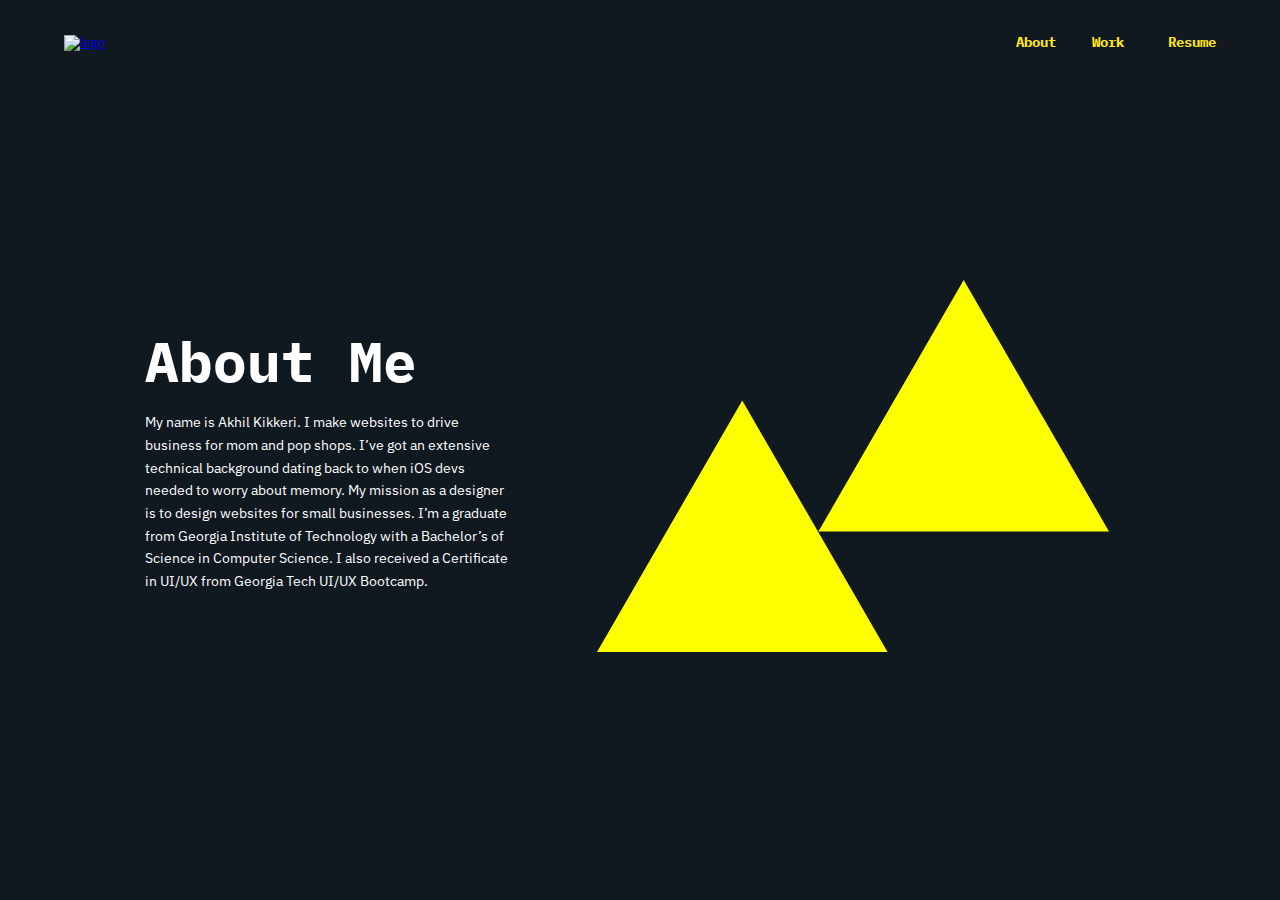
==== about/index.html @ 873f1c33 "Fixed images in About" ====
<!DOCTYPE html>
<html>
    <head>
        <title>About Akhil Kikkeri | UX/UI Design | Software Development</title>
        <link rel="shortcut icon" href="../images/icons/logo.svg" />
        <link rel="stylesheet" type="text/css" href="../css/index.css" />
        <link rel="stylesheet" type="text/css" href="../css/header.css" />
        <link rel="stylesheet" type="text/css" href="../css/about/hero.css" />
        <link rel="preconnect" href="https://fonts.googleapis.com">
        <link rel="preconnect" href="https://fonts.gstatic.com" crossorigin>
        <link href="https://fonts.googleapis.com/css2?family=IBM+Plex+Mono:ital,wght@0,100;0,200;0,300;0,400;0,500;0,600;0,700;1,100;1,200;1,300;1,400;1,500;1,600;1,700&family=IBM+Plex+Sans:ital,wght@0,100;0,200;0,300;0,400;0,500;0,600;0,700;1,100;1,200;1,300;1,400;1,500;1,600;1,700&display=swap" rel="stylesheet">
        <meta name="viewport" content="width=device-width, initial-scale=1.0" />
    </head>
    <body>
        <input class="hamburger-menu-input" type="checkbox" id="hamburger-menu" />
        <header>
            <nav class="hamburger-links">
                <a class="hamburger-link" href="../about/index.html"><h2>About</h2></a>
                <a class="hamburger-link" href="../work/index.html"><h2>Work</h2></a>
                <a class="hamburger-link" href="https://drive.google.com/file/d/1X8VlHQiuj7uBLl9pkx2OAaCrlqNHeOwG/view?usp=sharing"><h2>Resume</h2></a>
            </nav>
            <a class="header-logo" href="../index.html"><img class="img-logo" src="images/icons/logo.svg" alt="logo" /></a>
            <div class="header-links">
                <a class="header-link" href="../about/index.html"><h3>About</h3></a>
                <a class="header-link" href="../work/index.html"><h3>Work</h3></a>
                <a class="header-link" href="https://drive.google.com/file/d/1X8VlHQiuj7uBLl9pkx2OAaCrlqNHeOwG/view?usp=sharing"><h3>Resume</h3></a>
            </div>
            <label class="hamburger-menu" for="hamburger-menu"></label>
        </header>
        <section class="hero">
            <div class="hero-text">
                <h1 class="hero-title">About Me</h1>
                <p class="hero-description">My name is Akhil Kikkeri. I make websites to drive business for mom and pop shops. I’ve got an extensive technical background dating back to when iOS devs needed to worry about memory. My mission as a designer is to design websites for small businesses. I’m a graduate from Georgia Institute of Technology with a Bachelor’s of Science in Computer Science. I also received a Certificate in UI/UX from Georgia Tech UI/UX Bootcamp.</p>
            </div>
            <img class="hero-image" src="../images/icons/logo.svg" />
        </section>
    </body>
</html>
---- css/index.css ----
:root {
    --color-primary: #101820;
    --color-secondary: #FFFFFF;
    --color-accent: #FEE715;
}

html {
    font-size: 14px;
}

body {
    background-color: var(--color-primary);
    overflow: scroll;
    display: flex;
    flex-direction: column;
    align-items: center;
}

h1 {
    font-family: 'IBM Plex Mono', monospace;
    font-weight: 700;
    font-size: 4rem;
}

h2 {
    font-family: 'IBM Plex Sans', sans-serif;
    font-weight: 700;
    font-size: 2rem;
    line-height: 3.24rem;
}

h3 {
    font-family: 'IBM Plex Mono', monospace;
    font-weight: 700;
    font-size: 1rem;
}

h4 {
    font-family: 'IBM Plex Mono', monospace;
    font-weight: 400;
    font-size: 1rem;
}

p {
    font-family: 'IBM Plex Sans', sans-serif;
    font-weight: 400;
    font-size: 1rem;
    line-height: 1.62rem;
}

.belowthefold {
    padding: 4rem 0;
    background-color: var(--color-primary);
    display: flex;
    flex-direction: column;
    align-items: center;
    width: 100vw;
}

.belowthefold-container {
    display: flex;
    flex-direction: column;
    max-width: 100rem;
}

/* Tablet View */
@media only screen and (max-width: 1100px) {
    .regular {
        flex-direction: column;
    }
    .reverse {
        flex-direction: column-reverse;
    }
}

/* Mobile View */
@media only screen and (max-width: 600px) {
    .regular {
        flex-direction: column;
    }
    .reverse {
        flex-direction: column-reverse;
    }
}
---- css/header.css ----
:root {
    --color-primary: #101820;
    --color-secondary: #FFFFFF;
    --color-accent: #FEE715;
}

header {
    width: 90vw;
    max-width: 100rem;
    height: 5rem;
    display: flex;
    flex-direction: row;
    justify-content: space-between;
    align-items: center;
}

.img-logo {
    height: auto;
    width: 4rem;
}

.header-links {
    display: grid;
    grid-column-gap: 2rem;
    grid-template-columns: 1fr 1fr 1fr;
}

.header-link {
    font-family: 'IBM Plex Sans', sans-serif;
    font-weight: 700;
    font-size: 2rem;
    line-height: 3.24rem;
    text-decoration: none;
    color: var(--color-accent);
}

.hamburger-link {
    text-decoration: none;
    color: var(--color-primary);
}

.hamburger-menu {
    display: none;
}

.hamburger-menu-input {
    display: none;
}

.hamburger-links {
    display: none;
}

#day-night-toggle {
    display: block;
    background: var(--color-accent);
    height: 2rem;
    width: 2rem;
    mask-image: url(../images/icons/pngs/sun.png);
    mask-repeat: no-repeat;
    mask-position: center;
    mask-size: contain;
    -webkit-mask-image: url(../images/icons/pngs/sun.png);
    -webkit-mask-repeat: no-repeat;
    -webkit-mask-position: center;
    -webkit-mask-size: contain;
}

@keyframes mobileheader {
    0% {
        right: -100vw;
    }
    100% {
        right: 4rem;
    }
}

@media only screen and (max-width: 600px) {
    header {
        padding: 0 2rem;
    }
    .hamburger-menu {
        display: block;
        background: var(--color-accent);
        height: 3rem;
        width: 3rem;
        mask-image: url(../images/icons/Hamburger_icon.svg);
        mask-repeat: no-repeat;
        mask-position: center;
        mask-size: contain;
        -webkit-mask-image: url(../images/icons/Hamburger_icon.svg);
        -webkit-mask-repeat: no-repeat;
        -webkit-mask-position: center;
        -webkit-mask-size: contain;
    }
    .header-links {
        display: none;
    }
    .hamburger-menu-input:checked + header .hamburger-links + .header-logo + .header-links + .hamburger-menu {
        mask-image: url(../images/icons/x.svg);
        -webkit-mask-image: url(../images/icons/x.svg);
        mask-size: contain;
        -webkit-mask-size: contain;
    }
    .hamburger-menu-input:checked + header .hamburger-links {
        display: flex;
        flex-direction: column;
        position: fixed;
        align-items: center;
        right: 4rem;
        top: 10rem;
        height: auto;
        width: calc(100vw - 8rem);
        background-color: var(--color-secondary);
        animation: mobileheader 0.2s;
    }
    .hamburger-menu-input:checked + header .hamburger-links + .header-logo {
        opacity: 0;
    }
    .hamburger-menu-input:checked + header + .hero, .hamburger-menu-input:checked + header + .hero + .belowthefold, .hamburger-menu-input:checked + header + .hero + .belowthefold + footer {
        display: none;
    }
}
---- css/about/hero.css ----
:root {
    --color-primary: #101820;
    --color-secondary: #FFFFFF;
    --color-accent: #FEE715;
}

.hero {
    display: grid;
    grid-template-columns: 2fr 3fr;
    grid-template-rows: 1fr;
    grid-template-areas: "aboutme aboutpic";
    align-items: center;
    justify-items: center;
    grid-gap: 2rem;
    max-width: 100rem;
    width: 80vw;
    height: 80vh;
    margin: 2rem auto;
}

.hero-text {
    grid-area: aboutme;
    display: grid;
    grid-template-columns: 1fr;
    grid-template-rows: auto auto;
    max-width: 26rem;
}

.hero-title {
    color: var(--color-secondary);
    margin: 0rem;
}

.hero-description {
    color: var(--color-secondary);
}

.hero-image {
    grid-area: aboutpic;
    height: auto;
    width: 40vw;
    max-width: 60rem;
}

@media only screen and (max-width: 1100px) {
    .hero {
        grid-template-columns: 1fr;
        grid-template-rows: 1fr 1fr;
        grid-template-areas: 
                             "aboutpic"
                             "aboutme"
    }
    .hero-image {
        width: 80vw;
        max-width: 30rem;
    }
}
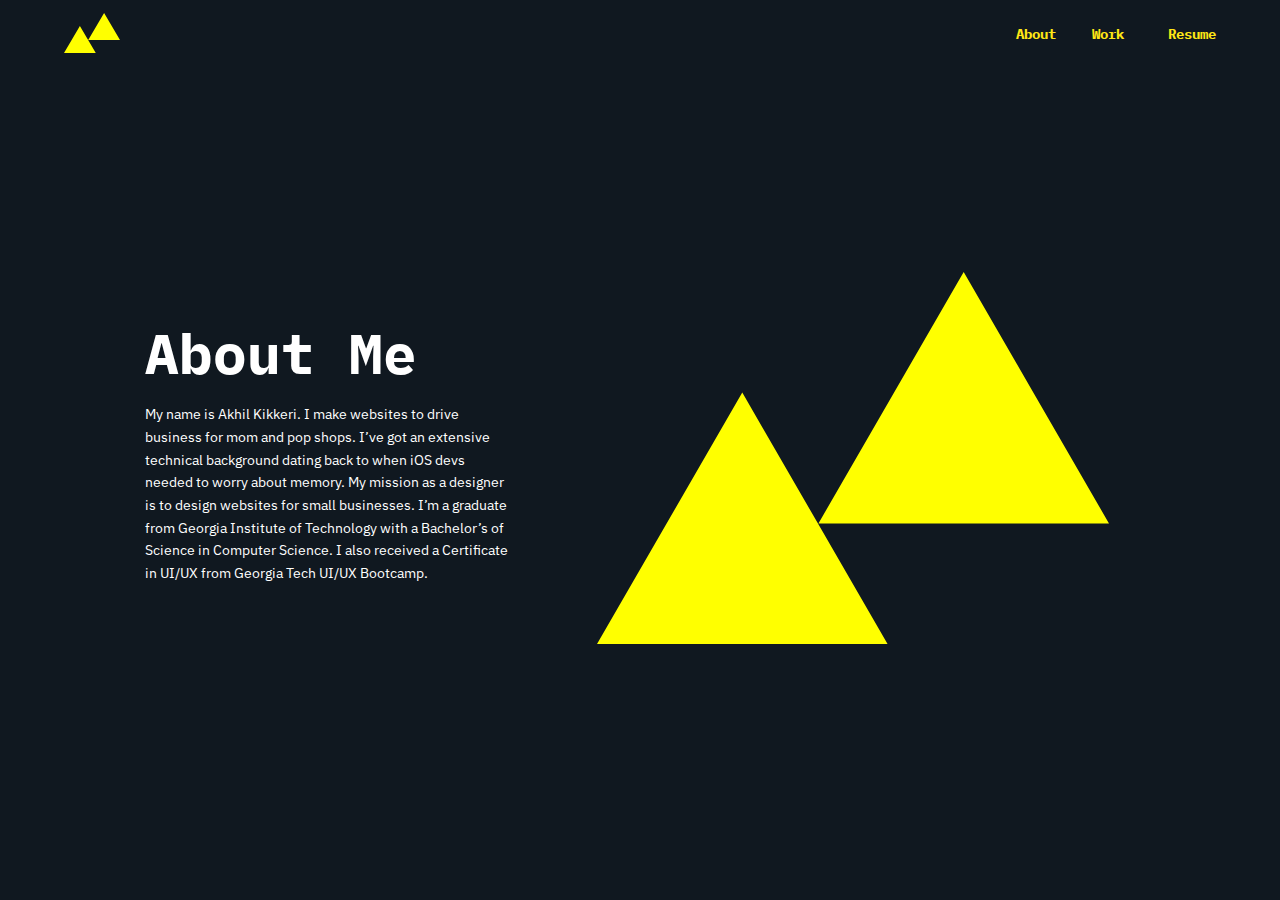
==== commit 0a21f14a: "Fixed formatting" ====
--- a/about/index.html
+++ b/about/index.html
@@ -19,7 +19,7 @@
                 <a class="hamburger-link" href="../work/index.html"><h2>Work</h2></a>
                 <a class="hamburger-link" href="https://drive.google.com/file/d/1X8VlHQiuj7uBLl9pkx2OAaCrlqNHeOwG/view?usp=sharing"><h2>Resume</h2></a>
             </nav>
-            <a class="header-logo" href="../index.html"><img class="img-logo" src="images/icons/logo.svg" alt="logo" /></a>
+            <a class="header-logo" href="../index.html"><img class="img-logo" src="../images/icons/logo.svg" alt="logo" /></a>
             <div class="header-links">
                 <a class="header-link" href="../about/index.html"><h3>About</h3></a>
                 <a class="header-link" href="../work/index.html"><h3>Work</h3></a>
--- a/css/index.css
+++ b/css/index.css
@@ -2,6 +2,7 @@
     --color-primary: #101820;
     --color-secondary: #FFFFFF;
     --color-accent: #FEE715;
+    --color-accent-2: #004ca0;
 }
 
 html {
@@ -14,6 +15,9 @@
     display: flex;
     flex-direction: column;
     align-items: center;
+    margin: 0;
+    width: 100vw;
+    overflow-x: hidden;
 }
 
 h1 {
--- a/css/header.css
+++ b/css/header.css
@@ -35,6 +35,10 @@
     color: var(--color-accent);
 }
 
+.header-link:hover {
+    color: var(--color-secondary);
+}
+
 .hamburger-link {
     text-decoration: none;
     color: var(--color-primary);
@@ -53,7 +57,7 @@
 }
 
 #day-night-toggle {
-    display: block;
+    display: none;
     background: var(--color-accent);
     height: 2rem;
     width: 2rem;
@@ -97,7 +101,7 @@
     .header-links {
         display: none;
     }
-    .hamburger-menu-input:checked + header .hamburger-links + .header-logo + .header-links + .hamburger-menu {
+    .hamburger-menu-input:checked + header .hamburger-links + .header-logo + #day-night-toggle + .header-links + .hamburger-menu {
         mask-image: url(../images/icons/x.svg);
         -webkit-mask-image: url(../images/icons/x.svg);
         mask-size: contain;
@@ -115,10 +119,10 @@
         background-color: var(--color-secondary);
         animation: mobileheader 0.2s;
     }
-    .hamburger-menu-input:checked + header .hamburger-links + .header-logo {
+    .hamburger-menu-input:checked + header .hamburger-links + .header-logo, .hamburger-menu-input:checked + header .hamburger-links + .header-logo + #day-night-toggle {
         opacity: 0;
     }
-    .hamburger-menu-input:checked + header + .hero, .hamburger-menu-input:checked + header + .hero + .belowthefold, .hamburger-menu-input:checked + header + .hero + .belowthefold + footer {
+    .hamburger-menu-input:checked + header + .hero-background-image, .hamburger-menu-input:checked + header + .hero-background-image + .hero-background-gradient, .hamburger-menu-input:checked + header + .hero-background-image + .hero-background-gradient + .hero, .hamburger-menu-input:checked + header + .hero-background-image + .hero-background-gradient + .hero + .belowthefold, .hamburger-menu-input:checked + header + .hero-background-image + .hero-background-gradient + .hero + .belowthefold + footer {
         display: none;
     }
 }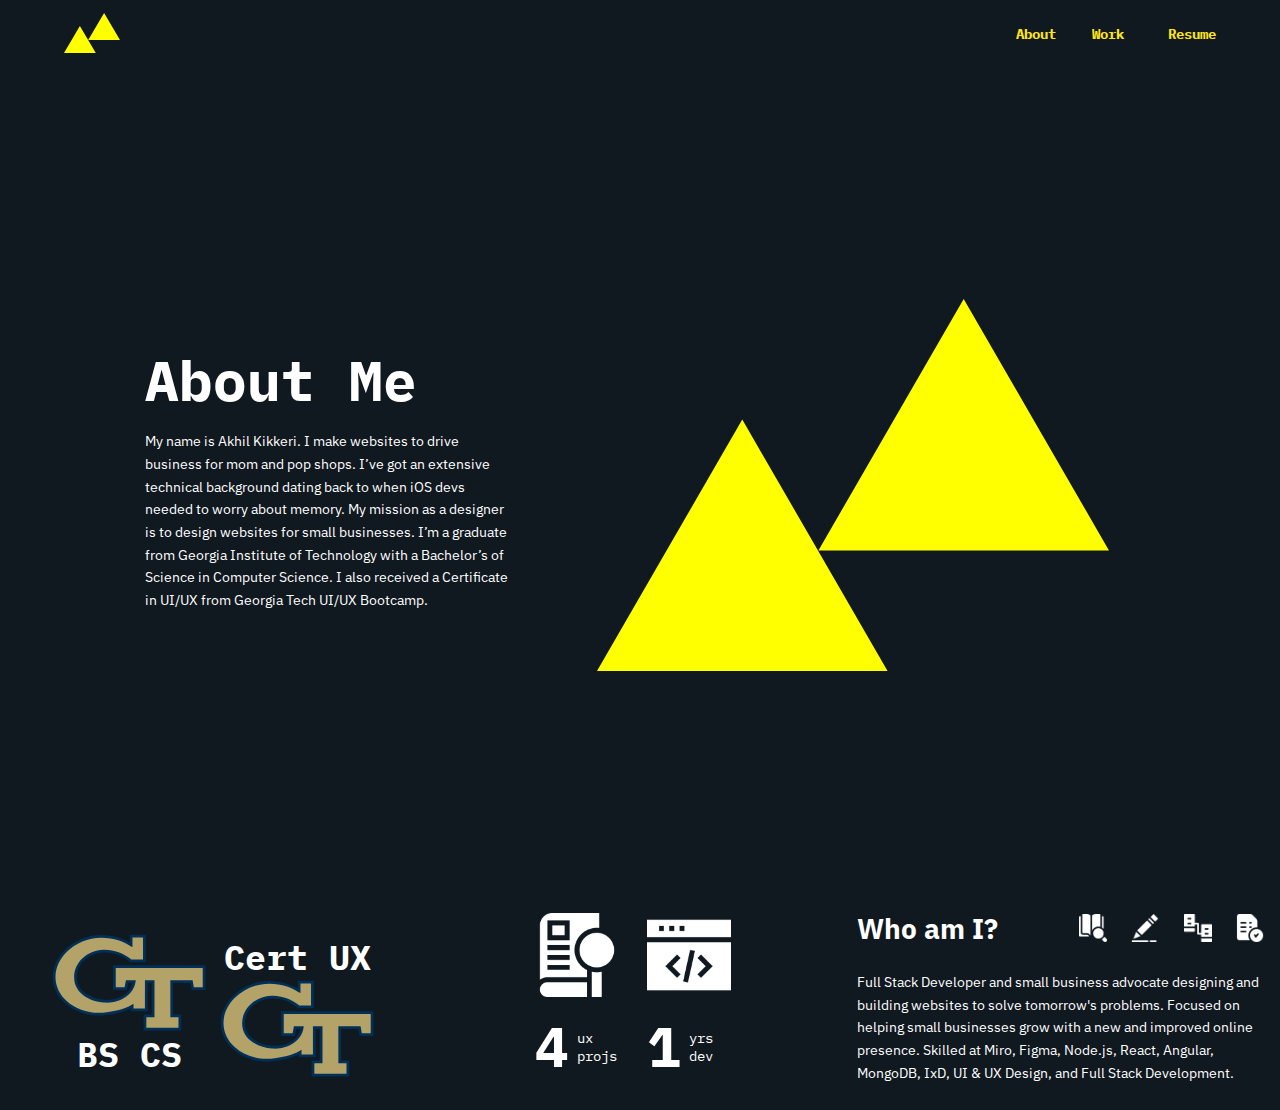
==== commit e8c01438: "Reformatted portfolio big time" ====
--- a/about/index.html
+++ b/about/index.html
@@ -6,6 +6,10 @@
         <link rel="stylesheet" type="text/css" href="../css/index.css" />
         <link rel="stylesheet" type="text/css" href="../css/header.css" />
         <link rel="stylesheet" type="text/css" href="../css/about/hero.css" />
+        <link rel="stylesheet" type="text/css" href="../css/about/belowthefold.css" />
+        <link rel="stylesheet" type="text/css" href="../css/about/experience.css" />
+        <link rel="stylesheet" type="text/css" href="../css/about/creds.css" />
+        <link rel="stylesheet" type="text/css" href="../css/about/whoami.css" />
         <link rel="preconnect" href="https://fonts.googleapis.com">
         <link rel="preconnect" href="https://fonts.gstatic.com" crossorigin>
         <link href="https://fonts.googleapis.com/css2?family=IBM+Plex+Mono:ital,wght@0,100;0,200;0,300;0,400;0,500;0,600;0,700;1,100;1,200;1,300;1,400;1,500;1,600;1,700&family=IBM+Plex+Sans:ital,wght@0,100;0,200;0,300;0,400;0,500;0,600;0,700;1,100;1,200;1,300;1,400;1,500;1,600;1,700&display=swap" rel="stylesheet">
@@ -34,5 +38,41 @@
             </div>
             <img class="hero-image" src="../images/icons/logo.svg" />
         </section>
+        <section class="about-btf">
+            <div class="about-btf-container">
+                <div class="creds">
+                    <div class="degree">
+                        <img class="gt-logo" src="../images/icons/Georgia_Tech_Yellow_Jackets_logo.svg" />
+                        <span class="degree-description">BS CS</span>
+                    </div>
+                    <div class="certificate">
+                        <span class="certificate-description">Cert UX</span>
+                        <img class="gt-logo" src="../images/icons/Georgia_Tech_Yellow_Jackets_logo.svg" />
+                    </div>
+                </div>
+                <div class="experience">
+                    <div class="exp-div" id="casestudies">
+                        <img class="exp-img" src="../images/icons/pngs/case-study.png" alt="Case Studies" />
+                        <h1 class="exp-num">4</h1>
+                        <h4 class="exp-desc">ux <br /> projs</h4>
+                    </div>
+                    <div class="exp-div" id="programming">
+                        <img class="exp-img" src="../images/icons/pngs/programming.png" alt="Programming" />
+                        <h1 class="exp-num">1</h1>
+                        <h4 class="exp-desc">yrs <br /> dev</h4>
+                    </div>
+                </div>
+                <div class="whoami">
+                    <h2 class="whoami-title">Who am I?</h2>
+                    <p class="whoami-desc">Full Stack Developer and small business advocate designing and building websites to solve tomorrow's problems. Focused on helping small businesses grow with a new and improved online presence. Skilled at Miro, Figma, Node.js, React, Angular, MongoDB, IxD, UI & UX Design, and Full Stack Development. </p>
+                    <div class="skills-icons">
+                        <img class="skill-icon" src="../images/icons/pngs/research.png" />
+                        <img class="skill-icon" src="../images/icons/pngs/pencil.png" />
+                        <img class="skill-icon" src="../images/icons/pngs/prototyping.png" />
+                        <img class="skill-icon" src="../images/icons/pngs/test.png" />
+                    </div>
+                </div>
+            </div>
+        </section>
     </body>
 </html>--- a/css/header.css
+++ b/css/header.css
@@ -11,8 +11,18 @@
     height: 5rem;
     display: flex;
     flex-direction: row;
+    align-items: center;
     justify-content: space-between;
-    align-items: center;
+}
+
+.header-back {
+    display: none;
+    height: 5rem;
+    width: 100vw;
+    background-color: var(--color-primary);
+    opacity: 0.3;
+    z-index: -1;
+    position: absolute;
 }
 
 .img-logo {
@@ -58,17 +68,13 @@
 
 #day-night-toggle {
     display: none;
-    background: var(--color-accent);
-    height: 2rem;
-    width: 2rem;
-    mask-image: url(../images/icons/pngs/sun.png);
-    mask-repeat: no-repeat;
-    mask-position: center;
-    mask-size: contain;
-    -webkit-mask-image: url(../images/icons/pngs/sun.png);
-    -webkit-mask-repeat: no-repeat;
-    -webkit-mask-position: center;
-    -webkit-mask-size: contain;
+    align-self: center;
+    height: 4rem;
+    width: 8rem;
+    background-image: url(../images/icons/daynight/night-toggle.svg);
+    background-repeat: no-repeat;
+    background-position: center;
+    background-size: contain;
 }
 
 @keyframes mobileheader {
--- a/css/about/hero.css
+++ b/css/about/hero.css
@@ -14,8 +14,7 @@
     grid-gap: 2rem;
     max-width: 100rem;
     width: 80vw;
-    height: 80vh;
-    margin: 2rem auto;
+    height: calc(100vh - 5rem);
 }
 
 .hero-text {
--- a/css/about/belowthefold.css
+++ b/css/about/belowthefold.css
@@ -0,0 +1,14 @@
+
+.about-btf {
+    width: 100vw;
+}
+
+.about-btf-container {
+    max-width: 100rem;
+    margin: 0 auto;
+    display: grid;
+    grid-template-columns: 1fr 1fr 1fr;
+    grid-template-rows: 15rem;
+    grid-template-areas: "creds experience whoami";
+    justify-items: center;
+}--- a/css/about/experience.css
+++ b/css/about/experience.css
@@ -0,0 +1,42 @@
+
+.experience {
+    grid-area: experience;
+    display: grid;
+    grid-gap: 1rem;
+    grid-template-columns: 1fr 1fr;
+    grid-template-areas: "casestudies programming";
+}
+
+#casestudies {
+    grid-area: casestudies;
+}
+
+#programming {
+    grid-area: programming;
+}
+
+.exp-div {
+    display: grid;
+    grid-template-rows: auto auto;
+    grid-template-columns: 3rem 4rem;
+    grid-template-areas: "exp-img exp-img"
+                         "exp-num exp-desc";
+}
+
+.exp-img {
+    grid-area: exp-img;
+    width: 6rem;
+    align-self: center;
+    filter: invert(1.0);
+}
+
+.exp-num {
+    grid-area: exp-num;
+    margin: 0;
+    color: var(--color-secondary);
+}
+
+.exp-desc {
+    grid-area: exp-desc;
+    color: var(--color-secondary);
+}
--- a/css/about/creds.css
+++ b/css/about/creds.css
@@ -0,0 +1,44 @@
+
+.creds {
+    grid-area: creds;
+    display: grid;
+    grid-template-columns: 1fr 1fr;
+    grid-template-rows: 1fr;
+    grid-column-gap: 1rem;
+    align-items: center;
+    justify-content: center;
+    max-width: 24rem;
+}
+
+.degree {
+    display: flex;
+    flex-direction: column;
+    align-items: center;
+    justify-content: center;
+    width: auto;
+}
+
+.certificate {
+    display: flex;
+    flex-direction: column;
+    align-items: center;
+    justify-content: center;
+}
+
+.gt-logo {
+    width: 11rem;
+}
+
+.degree-description {
+    color: var(--color-secondary);
+    font-family: 'IBM Plex Mono', monospace;
+    font-weight: 700;
+    font-size: 2.5rem;
+}
+
+.certificate-description {
+    color: var(--color-secondary);
+    font-family: 'IBM Plex Mono', monospace;
+    font-weight: 700;
+    font-size: 2.5rem;
+}
--- a/css/about/whoami.css
+++ b/css/about/whoami.css
@@ -0,0 +1,35 @@
+
+.whoami {
+    max-width: 30rem;
+    grid-area: whoami;
+    color: var(--color-secondary);
+    display: grid;
+    grid-template-rows: auto auto;
+    grid-template-columns: 1fr 1fr;
+    grid-template-areas: "wai-title wai-icons"
+                         "wai-description wai-description";
+}
+
+.whoami-title {
+    grid-area: wai-title;
+    margin: auto 0;
+}
+
+.whoami-desc {
+    grid-area: wai-description;
+}
+
+.skills-icons {
+    grid-area: wai-icons;
+    display: grid;
+    grid-template-rows: 1fr;
+    grid-template-columns: 1fr 1fr 1fr 1fr;
+    justify-content: center;
+}
+
+.skill-icon {
+    filter: invert(1.0);
+    width: auto;
+    height: 2rem;
+    margin: auto;
+}
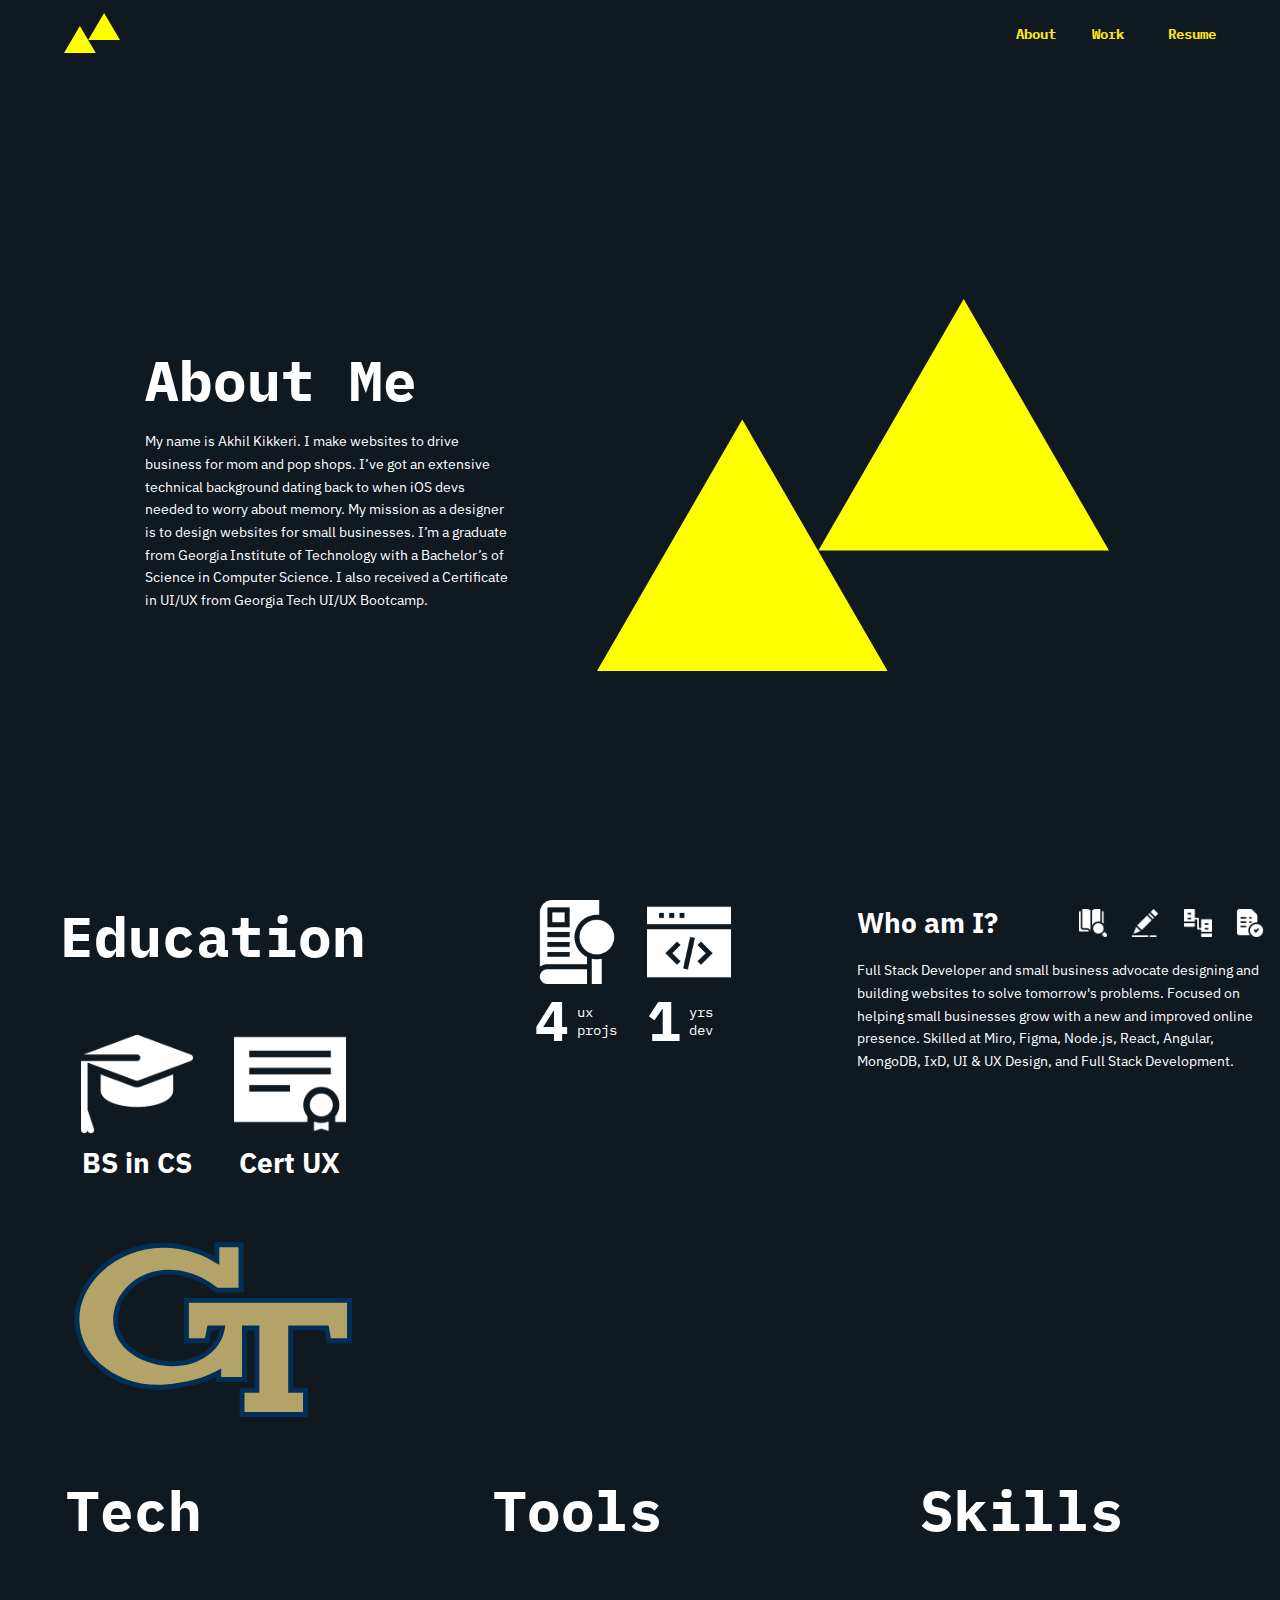
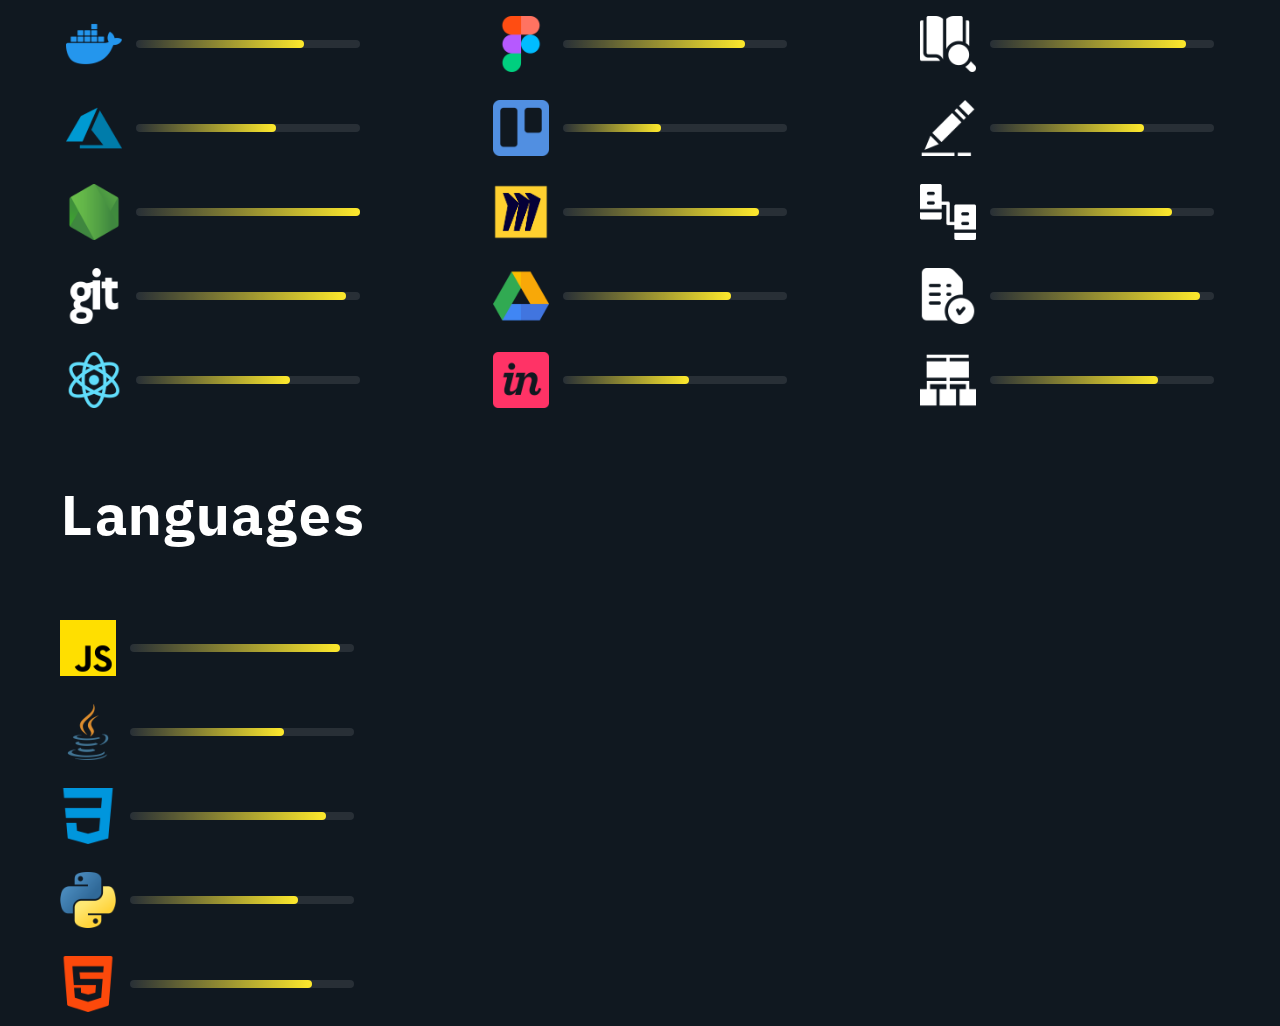
==== commit af8f39a8: "Added stats" ====
--- a/about/index.html
+++ b/about/index.html
@@ -10,6 +10,12 @@
         <link rel="stylesheet" type="text/css" href="../css/about/experience.css" />
         <link rel="stylesheet" type="text/css" href="../css/about/creds.css" />
         <link rel="stylesheet" type="text/css" href="../css/about/whoami.css" />
+        <link rel="stylesheet" type="text/css" href="../css/about/edu.css" />
+        <link rel="stylesheet" type="text/css" href="../css/about/stats/stats.css" />
+        <link rel="stylesheet" type="text/css" href="../css/about/stats/tech.css" />
+        <link rel="stylesheet" type="text/css" href="../css/about/stats/tools.css" />
+        <link rel="stylesheet" type="text/css" href="../css/about/stats/skills.css" />
+        <link rel="stylesheet" type="text/css" href="../css/about/stats/languages.css" />
         <link rel="preconnect" href="https://fonts.googleapis.com">
         <link rel="preconnect" href="https://fonts.gstatic.com" crossorigin>
         <link href="https://fonts.googleapis.com/css2?family=IBM+Plex+Mono:ital,wght@0,100;0,200;0,300;0,400;0,500;0,600;0,700;1,100;1,200;1,300;1,400;1,500;1,600;1,700&family=IBM+Plex+Sans:ital,wght@0,100;0,200;0,300;0,400;0,500;0,600;0,700;1,100;1,200;1,300;1,400;1,500;1,600;1,700&display=swap" rel="stylesheet">
@@ -40,14 +46,136 @@
         </section>
         <section class="about-btf">
             <div class="about-btf-container">
-                <div class="creds">
-                    <div class="degree">
-                        <img class="gt-logo" src="../images/icons/Georgia_Tech_Yellow_Jackets_logo.svg" />
-                        <span class="degree-description">BS CS</span>
-                    </div>
-                    <div class="certificate">
-                        <span class="certificate-description">Cert UX</span>
-                        <img class="gt-logo" src="../images/icons/Georgia_Tech_Yellow_Jackets_logo.svg" />
+                <div class="edu">
+                    <h1 class="edu-header">Education</h1>
+                    <div class="edu-item" id="degree">
+                        <img class="edu-item-img" src="../images/icons/pngs/graduation-hat.png" />
+                        <h2 class="edu-item-title">BS in CS</h2>
+                    </div>
+                    <div class="edu-item" id="certificate">
+                        <img class="edu-item-img" src="../images/icons/pngs/certificate.png" />
+                        <h2 class="edu-item-title">Cert UX</h2>
+                    </div>
+                    <img class="edu-logo" src="../images/icons/Georgia_Tech_Yellow_Jackets_logo.svg" />
+                </div>
+                <div class="stats" id="stats-tech">
+                    <h1 class="stats-header">Tech</h1>
+                    <div class="stats-list">
+                        <div class="stats-item">
+                            <img class="stats-img" id="tech-docker-img" src="../images/icons/pngs/docker.png" />
+                            <div class="stats-level" id="tech-docker-level"></div>
+                            <div class="stats-level-back"></div>
+                        </div>
+                        <div class="stats-item">
+                            <img class="stats-img" id="tech-azure-img" src="../images/icons/pngs/azure.png" />
+                            <div class="stats-level" id="tech-azure-level"></div>
+                            <div class="stats-level-back"></div>
+                        </div>
+                        <div class="stats-item">
+                            <img class="stats-img" id="tech-node-js-img" src="../images/icons/pngs/node-js.png" />
+                            <div class="stats-level" id="tech-node-js-level"></div>
+                            <div class="stats-level-back"></div>
+                        </div>
+                        <div class="stats-item">
+                            <img class="stats-img" id="tech-git-img" src="../images/icons/pngs/git-logo.png" />
+                            <div class="stats-level" id="tech-git-level"></div>
+                            <div class="stats-level-back"></div>
+                        </div>
+                        <div class="stats-item">
+                            <img class="stats-img" id="tech-react-img" src="../images/icons/pngs/atom.png" />
+                            <div class="stats-level" id="tech-react-level"></div>
+                            <div class="stats-level-back"></div>
+                        </div>
+                    </div>
+                </div>
+                <div class="stats" id="stats-tools">
+                    <h1 class="stats-header">Tools</h1>
+                    <div class="stats-list">
+                        <div class="stats-item">
+                            <img class="stats-img" id="tools-figma-img" src="../images/icons/pngs/figma.png" />
+                            <div class="stats-level" id="tools-figma-level"></div>
+                            <div class="stats-level-back"></div>
+                        </div>
+                        <div class="stats-item">
+                            <img class="stats-img" id="tools-trello-img" src="../images/icons/pngs/trello.png" />
+                            <div class="stats-level" id="tools-trello-level"></div>
+                            <div class="stats-level-back"></div>
+                        </div>
+                        <div class="stats-item">
+                            <img class="stats-img" id="tools-miro-img" src="../images/icons/pngs/miro.png" />
+                            <div class="stats-level" id="tools-miro-level"></div>
+                            <div class="stats-level-back"></div>
+                        </div>
+                        <div class="stats-item">
+                            <img class="stats-img" id="tools-google-drive-img" src="../images/icons/pngs/google-drive.png" />
+                            <div class="stats-level" id="tools-google-drive-level"></div>
+                            <div class="stats-level-back"></div>
+                        </div>
+                        <div class="stats-item">
+                            <img class="stats-img" id="tools-invision-img" src="../images/icons/pngs/invision.png" />
+                            <div class="stats-level" id="tools-invision-level"></div>
+                            <div class="stats-level-back"></div>
+                        </div>
+                    </div>
+                </div>
+                <div class="stats" id="stats-skills">
+                    <h1 class="stats-header">Skills</h1>
+                    <div class="stats-list">
+                        <div class="stats-item">
+                            <img class="stats-img" id="skills-research-img" src="../images/icons/pngs/research.png" />
+                            <div class="stats-level" id="skills-research-level"></div>
+                            <div class="stats-level-back"></div>
+                        </div>
+                        <div class="stats-item">
+                            <img class="stats-img" id="skills-sketching-img" src="../images/icons/pngs/pencil.png" />
+                            <div class="stats-level" id="skills-sketching-level"></div>
+                            <div class="stats-level-back"></div>
+                        </div>
+                        <div class="stats-item">
+                            <img class="stats-img" id="skills-prototyping-img" src="../images/icons/pngs/prototyping.png" />
+                            <div class="stats-level" id="skills-prototyping-level"></div>
+                            <div class="stats-level-back"></div>
+                        </div>
+                        <div class="stats-item">
+                            <img class="stats-img" id="skills-testing-img" src="../images/icons/pngs/test.png" />
+                            <div class="stats-level" id="skills-testing-level"></div>
+                            <div class="stats-level-back"></div>
+                        </div>
+                        <div class="stats-item">
+                            <img class="stats-img" id="skills-wireframing-img" src="../images/icons/pngs/wireframe.png" />
+                            <div class="stats-level" id="skills-wireframing-level"></div>
+                            <div class="stats-level-back"></div>
+                        </div>
+                    </div>
+                </div>
+                <div class="stats" id="stats-languages">
+                    <h1 class="stats-header">Languages</h1>
+                    <div class="stats-list">
+                        <div class="stats-item">
+                            <img class="stats-img" id="languages-js-img" src="../images/icons/pngs/js.png" />
+                            <div class="stats-level" id="languages-js-level"></div>
+                            <div class="stats-level-back"></div>
+                        </div>
+                        <div class="stats-item">
+                            <img class="stats-img" id="languages-java-img" src="../images/icons/pngs/java.png" />
+                            <div class="stats-level" id="languages-java-level"></div>
+                            <div class="stats-level-back"></div>
+                        </div>
+                        <div class="stats-item">
+                            <img class="stats-img" id="languages-css-img" src="../images/icons/pngs/css-3.png" />
+                            <div class="stats-level" id="languages-css-level"></div>
+                            <div class="stats-level-back"></div>
+                        </div>
+                        <div class="stats-item">
+                            <img class="stats-img" id="languages-python-img" src="../images/icons/pngs/python.png" />
+                            <div class="stats-level" id="languages-python-level"></div>
+                            <div class="stats-level-back"></div>
+                        </div>
+                        <div class="stats-item">
+                            <img class="stats-img" id="languages-html-img" src="../images/icons/pngs/html-5.png" />
+                            <div class="stats-level" id="languages-html-level"></div>
+                            <div class="stats-level-back"></div>
+                        </div>
                     </div>
                 </div>
                 <div class="experience">
--- a/css/about/belowthefold.css
+++ b/css/about/belowthefold.css
@@ -8,7 +8,12 @@
     margin: 0 auto;
     display: grid;
     grid-template-columns: 1fr 1fr 1fr;
-    grid-template-rows: 15rem;
-    grid-template-areas: "creds experience whoami";
+    grid-template-rows: auto auto auto;
+    grid-template-areas: 
+                         "edu experience whoami"
+                         "tech tools skills"
+                         "languages libraries platforms";
+    grid-row-gap: 4rem;
     justify-items: center;
-}+    align-items: flex-start;
+}
--- a/css/about/edu.css
+++ b/css/about/edu.css
@@ -0,0 +1,50 @@
+
+.edu {
+    grid-area: edu;
+    display: grid;
+    grid-template-rows: auto auto auto;
+    grid-template-columns: 1fr 1fr;
+    grid-template-areas: "heading heading"
+                         "degree certificate"
+                         "logo logo";
+    align-items: center;
+    justify-items: center;
+    grid-row-gap: 4rem;
+}
+
+.edu-header {
+    grid-area: heading;
+    color: var(--color-secondary);
+    margin: 0;
+}
+
+.edu-item {
+    display: flex;
+    flex-direction: column;
+    align-items: center;
+}
+
+.edu-item-title {
+    color: var(--color-secondary);
+    margin: 0;
+}
+
+.edu-item-img {
+    filter: invert(1.0);
+    height: 8rem;
+    width: 8rem;
+}
+
+#degree {
+    grid-area: degree;
+}
+
+#certificate {
+    grid-area: certificate;
+}
+
+.edu-logo {
+    grid-area: logo;
+    width: 20rem;
+    height: auto;
+}--- a/css/about/stats/stats.css
+++ b/css/about/stats/stats.css
@@ -0,0 +1,56 @@
+
+:root {
+    --color-accent-transparent: #FEE71500;
+}
+
+.stats {
+    display: grid;
+    grid-template-rows: auto auto;
+    grid-template-columns: auto;
+    grid-row-gap: 4rem;
+    align-items: center;
+}
+
+.stats-header {
+    color: var(--color-secondary);
+    margin: 0;
+}
+
+.stats-list {
+    display: flex;
+    flex-direction: column;
+}
+
+.stats-item {
+    display: grid;
+    grid-template-columns: 4rem 16rem;
+    grid-template-rows: 4rem;
+    grid-template-areas: "icon level";
+    grid-column-gap: 1rem;
+    align-items: center;
+    margin: 1rem 0;
+}
+
+.stats-img {
+    height: 4rem;
+    width: 4rem;
+    grid-area: icon;
+}
+
+.stats-level-back {
+    background-color: var(--color-secondary);
+    height: 0.6rem;
+    border-radius: 0.3rem;
+    opacity: 0.1;
+    width: 16rem;
+    grid-area: level;
+}
+
+.stats-level {
+    background: -moz-linear-gradient(90deg, var(--color-accent-transparent) 0%, var(--color-accent) 100%);
+    background: -webkit-linear-gradient(90deg, var(--color-accent-transparent) 0%, var(--color-accent) 100%);
+    background: linear-gradient(90deg, var(--color-accent-transparent) 0%, var(--color-accent) 100%);
+    border-radius: 0.3rem;
+    height: 0.6rem;
+    grid-area: level;
+}--- a/css/about/stats/tech.css
+++ b/css/about/stats/tech.css
@@ -0,0 +1,32 @@
+
+#stats-tech {
+    grid-area: tech;
+}
+
+#tech-docker-level {
+    width: 12rem;
+}
+
+#tech-azure-level {
+    width: 10rem;
+}
+
+#tech-node-js-level {
+    width: 16rem;
+}
+
+#tech-git-img {
+    filter: invert(1.0);
+}
+
+#tech-git-level {
+    width: 15rem;
+}
+
+#tech-react-img {
+    filter: brightness(0.0) saturate(1.0) invert(81%) sepia(11%) saturate(4461%) hue-rotate(165deg) brightness(106%) contrast(97%);
+}
+
+#tech-react-level {
+    width: 11rem;
+}--- a/css/about/stats/tools.css
+++ b/css/about/stats/tools.css
@@ -0,0 +1,24 @@
+
+#stats-tools {
+    grid-area: tools;
+}
+
+#tools-figma-level {
+    width: 13rem;
+}
+
+#tools-trello-level {
+    width: 7rem;
+}
+
+#tools-miro-level {
+    width: 14rem;
+}
+
+#tools-google-drive-level {
+    width: 12rem;
+}
+
+#tools-invision-level {
+    width: 9rem;
+}--- a/css/about/stats/skills.css
+++ b/css/about/stats/skills.css
@@ -0,0 +1,44 @@
+
+#stats-skills {
+    grid-area: skills;
+}
+
+#skills-research-img {
+    filter: invert(1.0);
+}
+
+#skills-research-level {
+    width: 14rem;
+}
+
+#skills-sketching-img {
+    filter: invert(1.0);
+}
+
+#skills-sketching-level {
+    width: 11rem;
+}
+
+#skills-prototyping-img {
+    filter: invert(1.0);
+}
+
+#skills-prototyping-level {
+    width: 13rem;
+}
+
+#skills-testing-img {
+    filter: invert(1.0);
+}
+
+#skills-testing-level {
+    width: 15rem;
+}
+
+#skills-wireframing-img {
+    filter: invert(1.0);
+}
+
+#skills-wireframing-level {
+    width: 12rem;
+}--- a/css/about/stats/languages.css
+++ b/css/about/stats/languages.css
@@ -0,0 +1,28 @@
+
+#stats-languages {
+    grid-area: languages;
+}
+
+#languages-js-level {
+    width: 15rem;
+}
+
+#languages-java-level {
+    width: 11rem;
+}
+
+#languages-python-level {
+    width: 12rem;
+}
+
+#languages-css-level {
+    width: 14rem;
+}
+
+#languages-css-img {
+    filter: brightness(0.0) saturate(1.0) invert(45%) sepia(89%) saturate(4193%) hue-rotate(176deg) brightness(101%) contrast(101%);
+}
+
+#languages-html-level {
+    width: 13rem;
+}
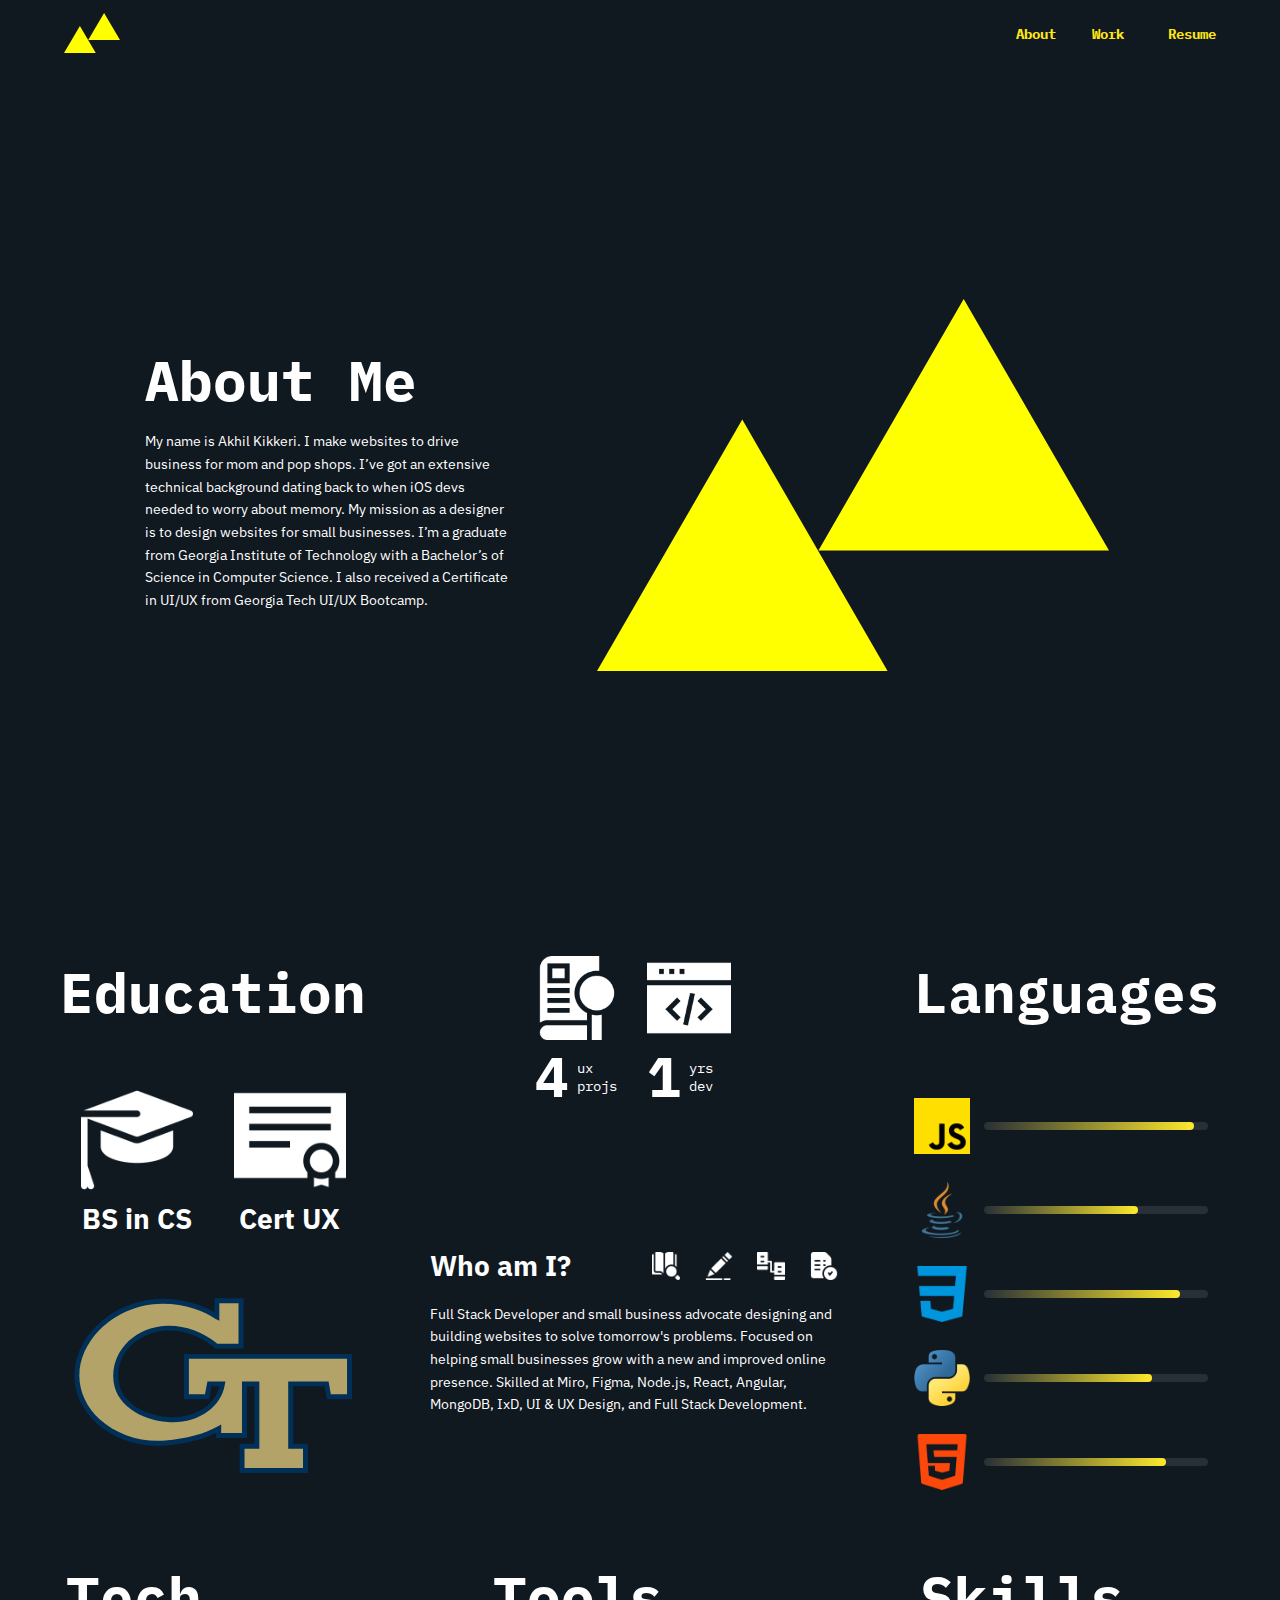
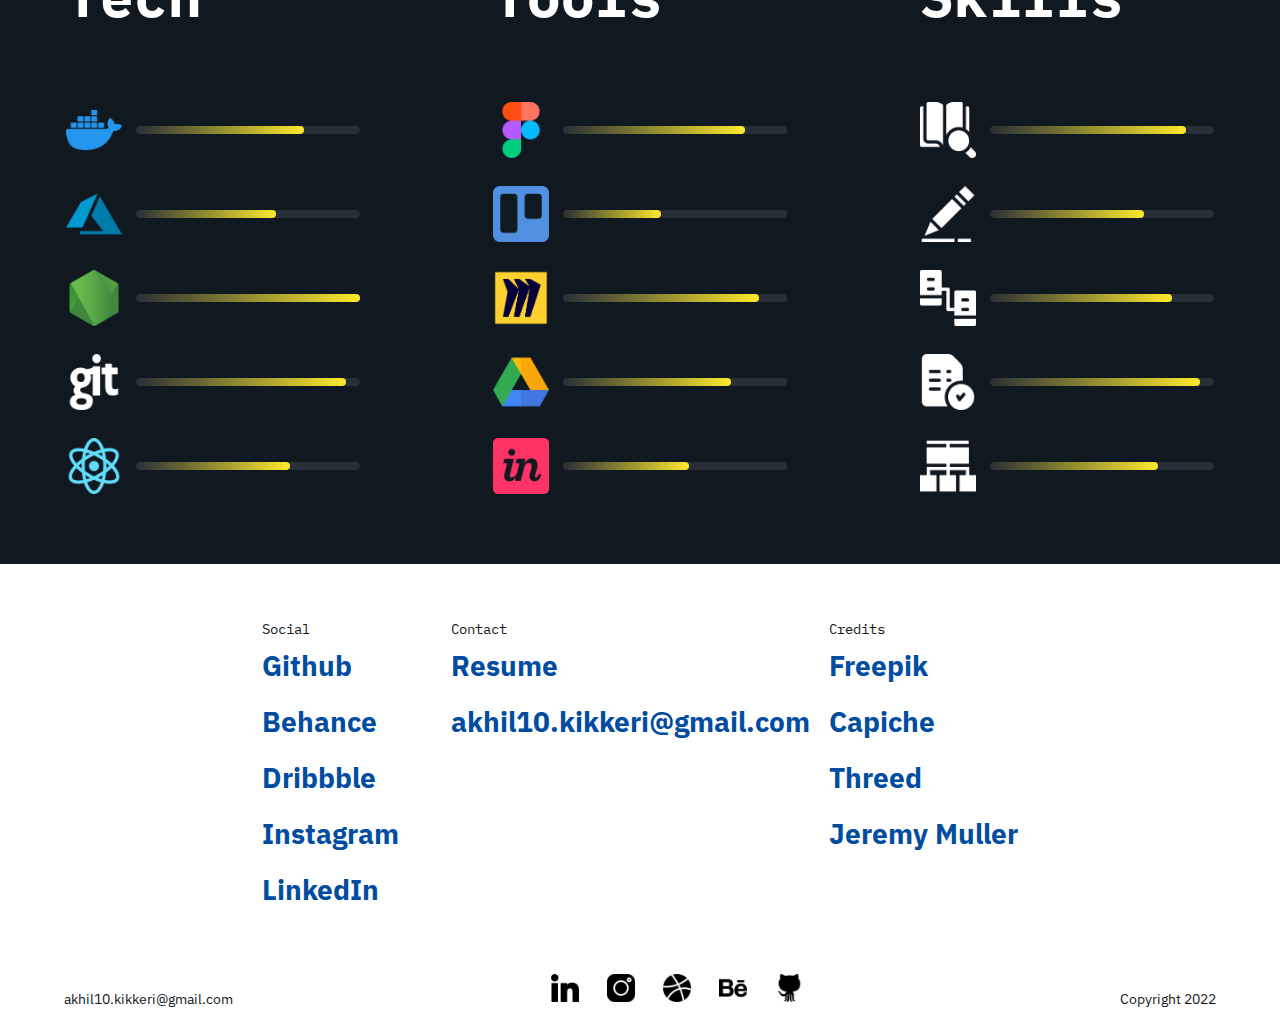
==== commit 4bc72af4: "Reformatted about page" ====
--- a/about/index.html
+++ b/about/index.html
@@ -16,6 +16,7 @@
         <link rel="stylesheet" type="text/css" href="../css/about/stats/tools.css" />
         <link rel="stylesheet" type="text/css" href="../css/about/stats/skills.css" />
         <link rel="stylesheet" type="text/css" href="../css/about/stats/languages.css" />
+        <link rel="stylesheet" type="text/css" href="../css/footer.css" />
         <link rel="preconnect" href="https://fonts.googleapis.com">
         <link rel="preconnect" href="https://fonts.gstatic.com" crossorigin>
         <link href="https://fonts.googleapis.com/css2?family=IBM+Plex+Mono:ital,wght@0,100;0,200;0,300;0,400;0,500;0,600;0,700;1,100;1,200;1,300;1,400;1,500;1,600;1,700&family=IBM+Plex+Sans:ital,wght@0,100;0,200;0,300;0,400;0,500;0,600;0,700;1,100;1,200;1,300;1,400;1,500;1,600;1,700&display=swap" rel="stylesheet">
@@ -202,5 +203,72 @@
                 </div>
             </div>
         </section>
+        <footer>
+            <div class="footer-links">
+                <div class="footer-linkgroup" id="social">
+                    <h4 class="footer-heading">Social</h4>
+                    <a class="footer-link" href="https://github.com/lastgituser">
+                        <h2 class="footer-link-text">Github</h2>
+                    </a>
+                    <a class="footer-link" href="https://behance.net/akhilkikkeri">
+                        <h2 class="footer-link-text">Behance</h2>
+                    </a>
+                    <a class="footer-link" href="https://dribbble.com/anirvid">
+                        <h2 class="footer-link-text">Dribbble</h2>
+                    </a>
+                    <a class="footer-link" href="https://instagram.com/anirvidux">
+                        <h2 class="footer-link-text">Instagram</h2>
+                    </a>
+                    <a class="footer-link" href="https://linkedin.com/in/akhil-kikkeri-44850916b/">
+                        <h2 class="footer-link-text">LinkedIn</h2>
+                    </a>
+                </div>
+                <div class="footer-linkgroup" id="contact">
+                    <h4 class="footer-heading">Contact</h4>
+                    <a class="footer-link" href="https://drive.google.com/file/d/1X8VlHQiuj7uBLl9pkx2OAaCrlqNHeOwG/view?usp=sharing">
+                        <h2 class="footer-link-text">Resume</h2>
+                    </a>
+                    <a class="footer-link" href="mailto:akhil10.kikkeri@gmail.com">
+                        <h2 class="footer-link-text" id="footer-link-email-text">akhil10.kikkeri@gmail.com</h2>
+                    </a>
+                </div>
+                <div class="footer-linkgroup" id="credits">
+                    <h4 class="footer-heading">Credits</h4>
+                    <a class="footer-link" href="https://flaticon.com/authors/freepik">
+                        <h2 class="footer-link-text">Freepik</h2>
+                    </a>
+                    <a class="footer-link" href="https://capiche.com/miro">
+                        <h2 class="footer-link-text">Capiche</h2>
+                    </a>
+                    <a class="footer-link" href="https://threed.io">
+                        <h2 class="footer-link-text">Threed</h2>
+                    </a>
+                    <a class="footer-link" href="https://www.pexels.com/photo/scenic-view-of-a-starry-night-sky-6470652/">
+                        <h2 class="footer-link-text">Jeremy Muller</h2>
+                    </a>
+                </div>
+            </div>
+            <div class="footer-bottom">
+                <p class="footer-email">akhil10.kikkeri@gmail.com</p>
+                <div class="footer-social">
+                    <a class="footer-social-link" href="https://linkedin.com/in/akhil-kikkeri-44850916b/">
+                        <img class="footer-social-img" src="../images/icons/pngs/linkedin-black.png" />
+                    </a>
+                    <a class="footer-social-link" href="https://instagram.com/anirvidux">
+                        <img class="footer-social-img" src="../images/icons/pngs/instagram-black.png" />
+                    </a>
+                    <a class="footer-social-link" href="https://dribbble.com/anirvid">
+                        <img class="footer-social-img" src="../images/icons/pngs/dribbble-black.png" />
+                    </a>
+                    <a class="footer-social-link" href="https://behance.net/akhilkikkeri">
+                        <img class="footer-social-img" src="../images/icons/pngs/behance-logo.png" />
+                    </a>
+                    <a class="footer-social-link" href="https://github.com/lastgituser">
+                        <img class="footer-social-img" src="../images/icons/pngs/github-big-logo.png" />
+                    </a>
+                </div>
+                <p class="footer-copyright">Copyright 2022</p>
+            </div>
+        </footer>
     </body>
 </html>--- a/css/about/belowthefold.css
+++ b/css/about/belowthefold.css
@@ -5,14 +5,14 @@
 
 .about-btf-container {
     max-width: 100rem;
-    margin: 0 auto;
+    margin: 4rem auto;
     display: grid;
     grid-template-columns: 1fr 1fr 1fr;
     grid-template-rows: auto auto auto;
     grid-template-areas: 
-                         "edu experience whoami"
-                         "tech tools skills"
-                         "languages libraries platforms";
+                         "edu experience languages"
+                         "edu whoami languages"
+                         "tech tools skills";
     grid-row-gap: 4rem;
     justify-items: center;
     align-items: flex-start;
--- a/css/footer.css
+++ b/css/footer.css
@@ -0,0 +1,102 @@
+
+:root {
+    --color-primary: #101820;
+    --color-secondary: #FFFFFF;
+    --color-accent: #FEE715;
+    --color-accent-2: #004ca0;
+}
+
+footer {
+    display: grid;
+    grid-template-rows: auto auto;
+    background-color: var(--color-secondary);
+    width: 100vw;
+    justify-items: center;
+}
+
+.footer-links {
+    display: grid;
+    grid-template-columns: 1fr 2fr 1fr;
+    align-content: center;
+    margin: 4rem 2rem;
+    max-width: 100rem;
+    justify-items: flex-start;
+}
+
+.footer-heading {
+    color: var(--color-primary);
+    margin: 0;
+}
+
+.footer-linkgroup {
+    display: flex;
+    flex-direction: column;
+    align-items: flex-start;
+}
+
+.footer-link {
+    text-decoration: none;
+    color: var(--color-accent-2);
+    margin: 1rem 0;
+}
+
+.footer-link:hover {
+    color: var(--color-primary);
+}
+
+.footer-link-text {
+    margin: 0;
+    line-height: 2rem;
+}
+
+.footer-bottom {
+    display: flex;
+    flex-direction: row;
+    margin: 0rem 2rem;
+    justify-content: space-between;
+    max-width: 90rem;
+    width: 90vw;
+    color: var(--color-primary);
+}
+
+.footer-social {
+    display: flex;
+    flex-direction: row;
+    flex-wrap: wrap;
+}
+
+.footer-social-link {
+    margin: 0 1rem;
+    text-decoration: none;
+}
+
+.footer-social-img {
+    height: 2rem;
+    width: 2rem;
+}
+
+@media only screen and (max-width: 1100px) {
+    .footer-links {
+        margin: 2rem;
+    }
+    #footer-link-email-text {
+        word-wrap: break-word;
+        width: 15rem;
+        line-height: 2rem;
+    }
+    .footer-bottom {
+        flex-direction: column;
+        align-items: center;
+        margin: 1rem 0;
+    }
+}
+
+@media only screen and (max-width: 600px) {
+    .footer-links {
+        grid-template-columns: 1fr;
+        grid-template-rows: auto auto auto;
+        align-items: flex-start;
+        grid-row-gap: 4rem;
+        margin: 2rem auto;
+    }
+}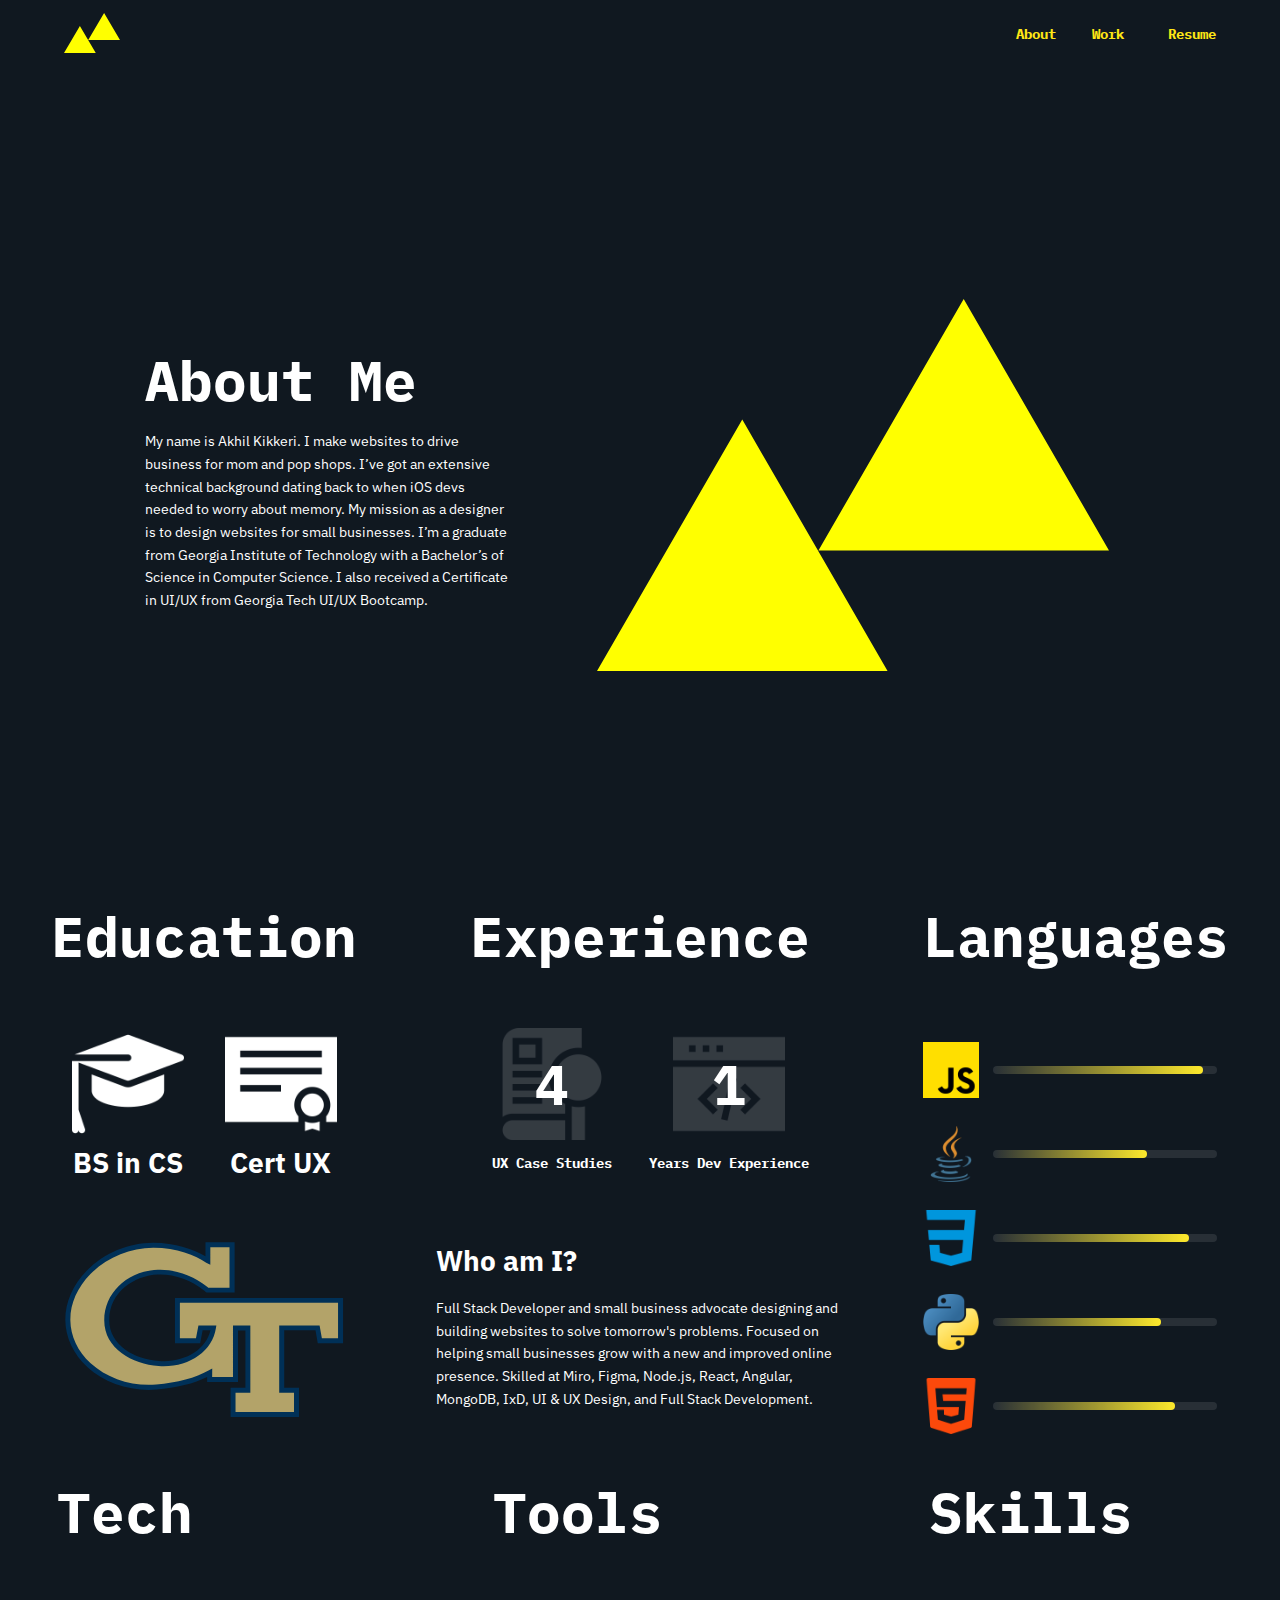
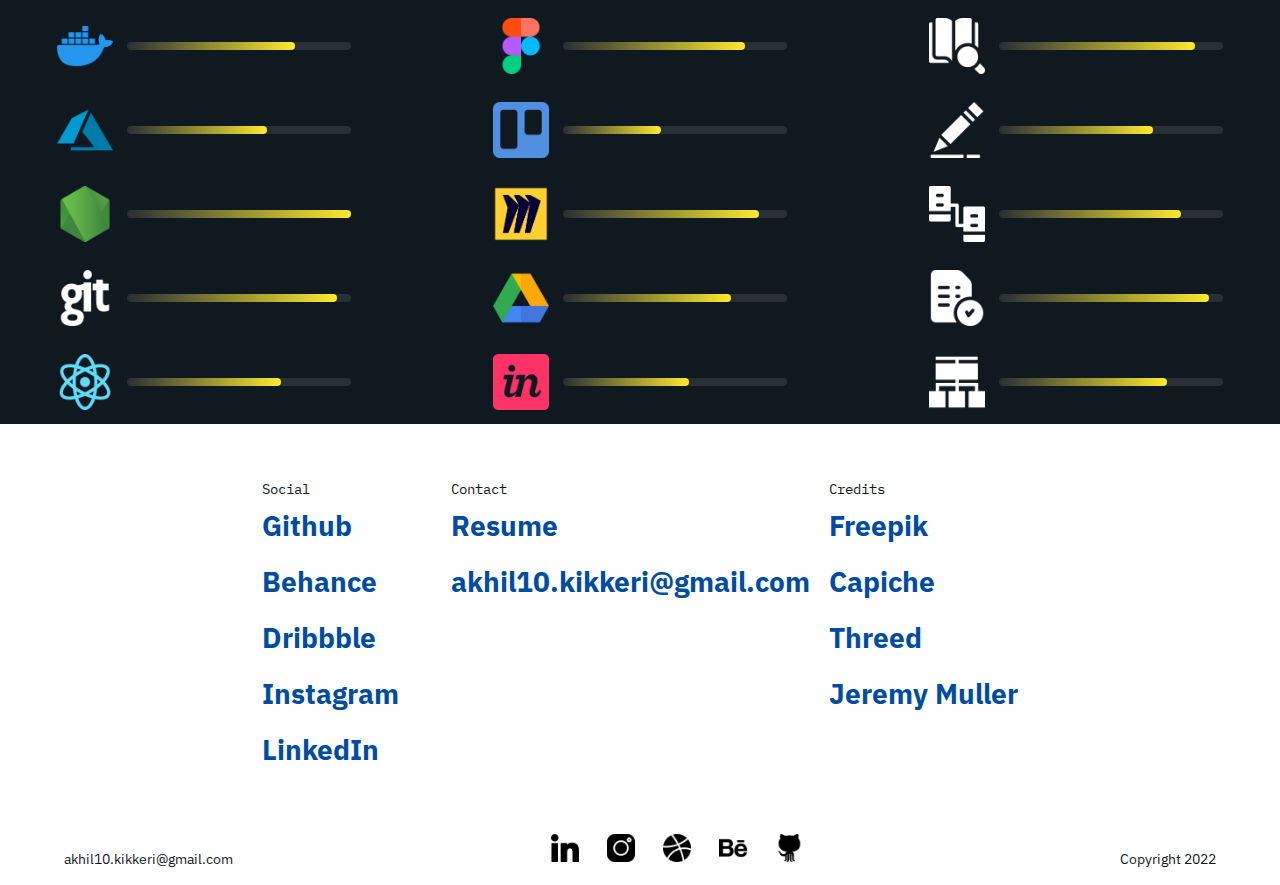
==== commit d933f97f: "Reformatted Experience" ====
--- a/about/index.html
+++ b/about/index.html
@@ -180,26 +180,23 @@
                     </div>
                 </div>
                 <div class="experience">
-                    <div class="exp-div" id="casestudies">
-                        <img class="exp-img" src="../images/icons/pngs/case-study.png" alt="Case Studies" />
-                        <h1 class="exp-num">4</h1>
-                        <h4 class="exp-desc">ux <br /> projs</h4>
-                    </div>
-                    <div class="exp-div" id="programming">
-                        <img class="exp-img" src="../images/icons/pngs/programming.png" alt="Programming" />
-                        <h1 class="exp-num">1</h1>
-                        <h4 class="exp-desc">yrs <br /> dev</h4>
+                    <h1 class="exp-header">Experience</h1>
+                    <div class="exp-content">
+                        <div class="exp-div" id="casestudies">
+                            <img class="exp-img" src="../images/icons/pngs/case-study.png" alt="Case Studies" />
+                            <h1 class="exp-num">4</h1>
+                            <h3 class="exp-desc">UX Case Studies</h3>
+                        </div>
+                        <div class="exp-div" id="programming">
+                            <img class="exp-img" src="../images/icons/pngs/programming.png" alt="Programming" />
+                            <h1 class="exp-num">1</h1>
+                            <h3 class="exp-desc">Years Dev Experience</h3>
+                        </div>
                     </div>
                 </div>
                 <div class="whoami">
                     <h2 class="whoami-title">Who am I?</h2>
                     <p class="whoami-desc">Full Stack Developer and small business advocate designing and building websites to solve tomorrow's problems. Focused on helping small businesses grow with a new and improved online presence. Skilled at Miro, Figma, Node.js, React, Angular, MongoDB, IxD, UI & UX Design, and Full Stack Development. </p>
-                    <div class="skills-icons">
-                        <img class="skill-icon" src="../images/icons/pngs/research.png" />
-                        <img class="skill-icon" src="../images/icons/pngs/pencil.png" />
-                        <img class="skill-icon" src="../images/icons/pngs/prototyping.png" />
-                        <img class="skill-icon" src="../images/icons/pngs/test.png" />
-                    </div>
                 </div>
             </div>
         </section>
--- a/css/about/belowthefold.css
+++ b/css/about/belowthefold.css
@@ -1,11 +1,13 @@
 
 .about-btf {
     width: 100vw;
+    display: flex;
+    align-items: center;
+    justify-content: center;
 }
 
 .about-btf-container {
     max-width: 100rem;
-    margin: 4rem auto;
     display: grid;
     grid-template-columns: 1fr 1fr 1fr;
     grid-template-rows: auto auto auto;
@@ -13,7 +15,8 @@
                          "edu experience languages"
                          "edu whoami languages"
                          "tech tools skills";
-    grid-row-gap: 4rem;
+    grid-row-gap: 2rem;
+    grid-column-gap: 2rem;
     justify-items: center;
     align-items: flex-start;
 }
--- a/css/about/experience.css
+++ b/css/about/experience.css
@@ -1,6 +1,20 @@
 
 .experience {
     grid-area: experience;
+    display: grid;
+    grid-template-rows: auto auto;
+    grid-template-columns: 1fr;
+    grid-template-areas: "exp-header"
+                         "exp-content";
+    grid-row-gap: 4rem;
+}
+
+.exp-header {
+    margin: 0;
+    color: var(--color-secondary)
+}
+
+.exp-content {
     display: grid;
     grid-gap: 1rem;
     grid-template-columns: 1fr 1fr;
@@ -18,20 +32,23 @@
 .exp-div {
     display: grid;
     grid-template-rows: auto auto;
-    grid-template-columns: 3rem 4rem;
-    grid-template-areas: "exp-img exp-img"
-                         "exp-num exp-desc";
+    grid-template-columns: auto;
+    grid-template-areas: "exp-img"
+                         "exp-desc";
+    grid-column-gap: 2rem;
+    align-items: center;
+    justify-items: center;
 }
 
 .exp-img {
     grid-area: exp-img;
-    width: 6rem;
+    width: 8rem;
     align-self: center;
-    filter: invert(1.0);
+    filter: invert(1.0) opacity(0.15);
 }
 
 .exp-num {
-    grid-area: exp-num;
+    grid-area: exp-img;
     margin: 0;
     color: var(--color-secondary);
 }
--- a/css/about/whoami.css
+++ b/css/about/whoami.css
@@ -5,9 +5,9 @@
     color: var(--color-secondary);
     display: grid;
     grid-template-rows: auto auto;
-    grid-template-columns: 1fr 1fr;
-    grid-template-areas: "wai-title wai-icons"
-                         "wai-description wai-description";
+    grid-template-columns: 1fr;
+    grid-template-areas: "wai-title"
+                         "wai-description";
 }
 
 .whoami-title {
@@ -17,19 +17,4 @@
 
 .whoami-desc {
     grid-area: wai-description;
-}
-
-.skills-icons {
-    grid-area: wai-icons;
-    display: grid;
-    grid-template-rows: 1fr;
-    grid-template-columns: 1fr 1fr 1fr 1fr;
-    justify-content: center;
-}
-
-.skill-icon {
-    filter: invert(1.0);
-    width: auto;
-    height: 2rem;
-    margin: auto;
-}
+}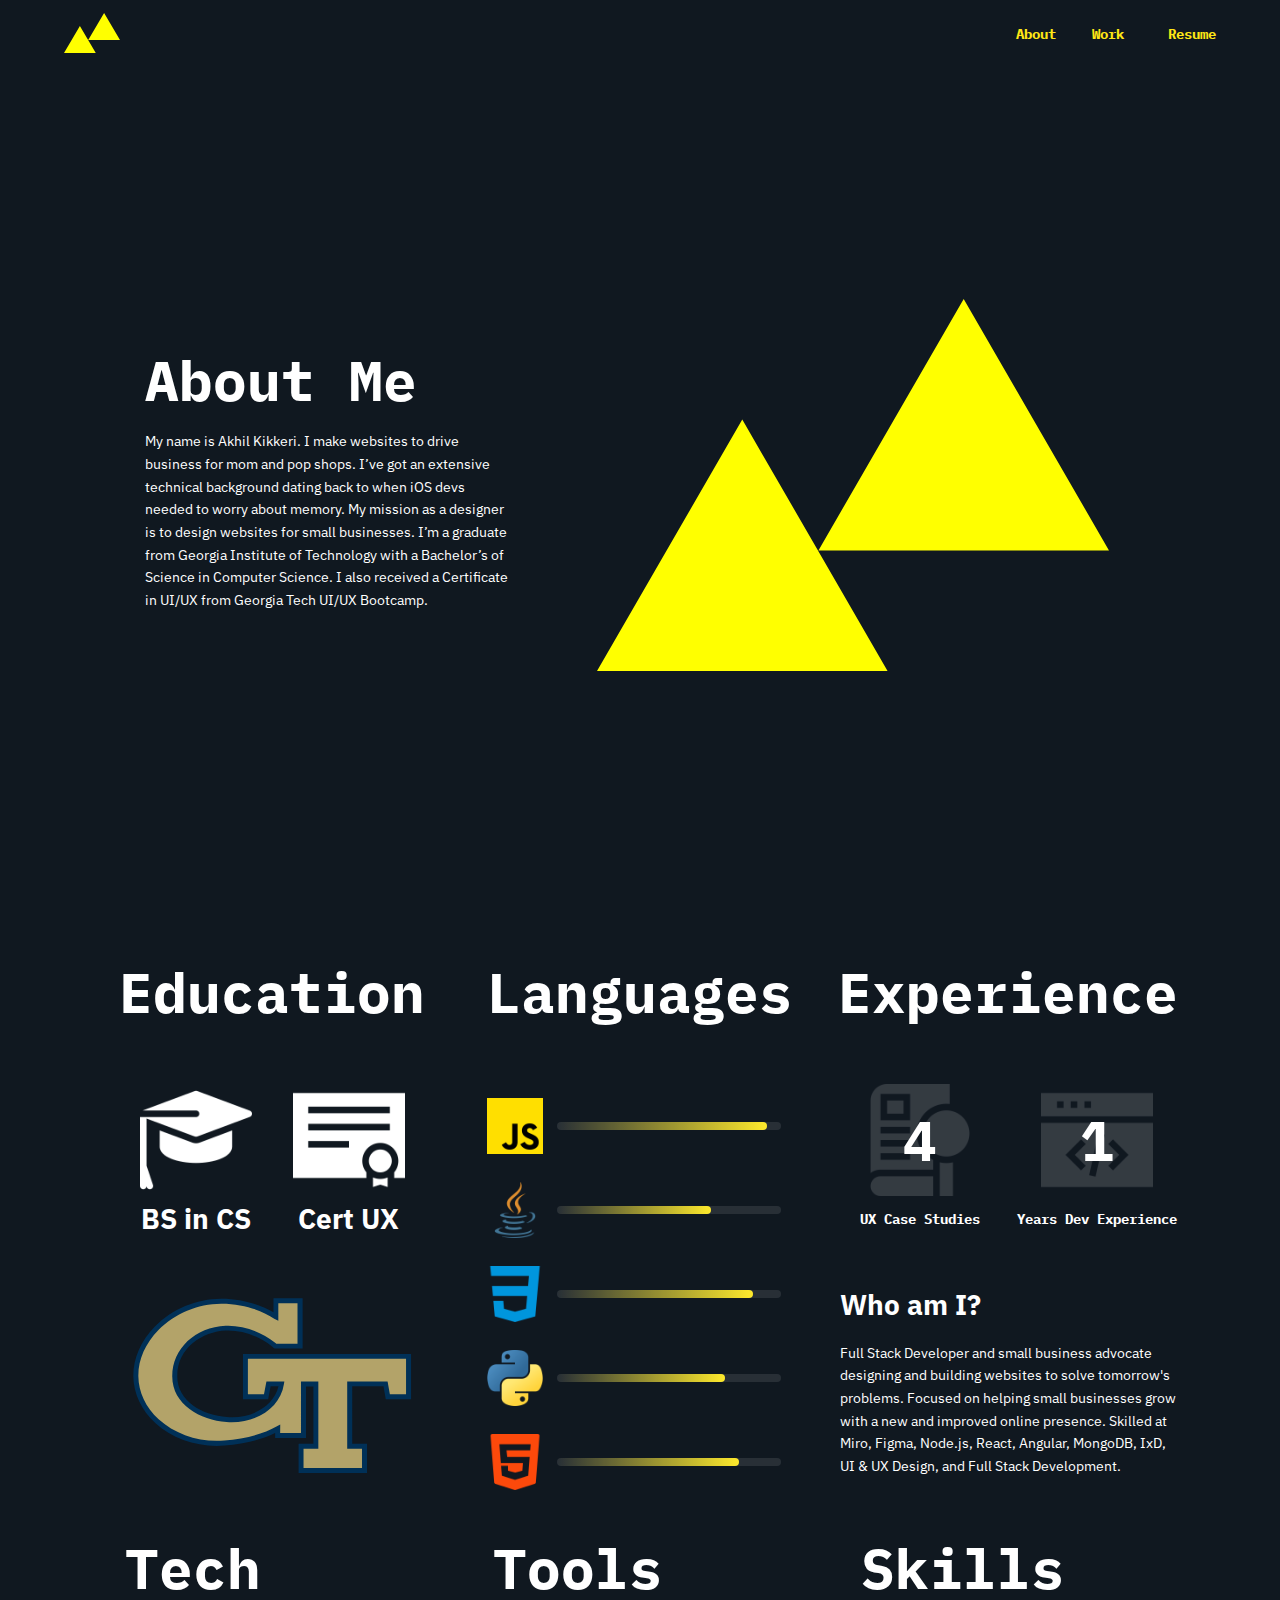
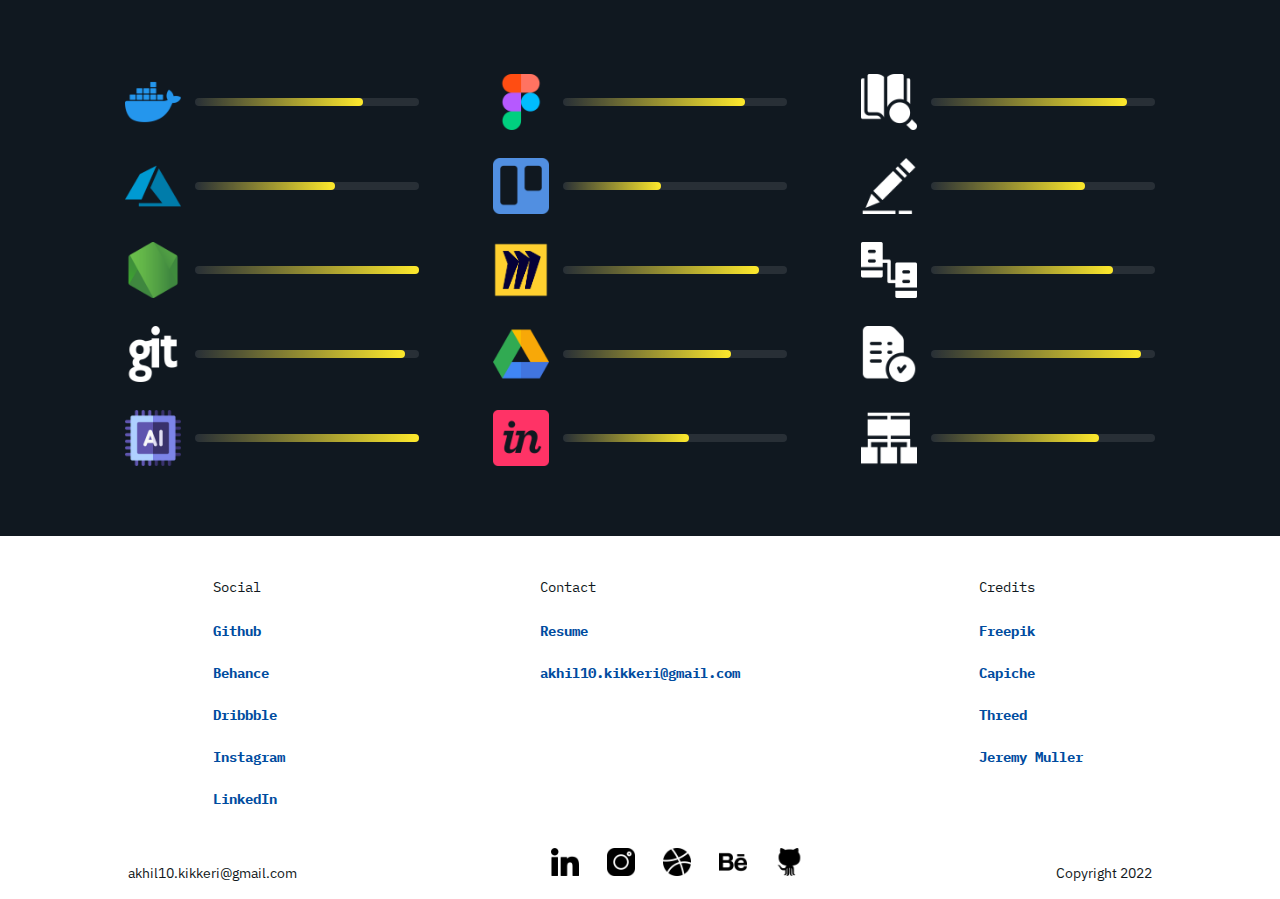
==== commit 78f773c9: "Reformatted footer and changed tech; made about page responsive" ====
--- a/about/index.html
+++ b/about/index.html
@@ -83,8 +83,8 @@
                             <div class="stats-level-back"></div>
                         </div>
                         <div class="stats-item">
-                            <img class="stats-img" id="tech-react-img" src="../images/icons/pngs/atom.png" />
-                            <div class="stats-level" id="tech-react-level"></div>
+                            <img class="stats-img" id="tech-ai-img" src="../images/icons/pngs/ai.png" />
+                            <div class="stats-level" id="tech-ai-level"></div>
                             <div class="stats-level-back"></div>
                         </div>
                     </div>
@@ -205,43 +205,43 @@
                 <div class="footer-linkgroup" id="social">
                     <h4 class="footer-heading">Social</h4>
                     <a class="footer-link" href="https://github.com/lastgituser">
-                        <h2 class="footer-link-text">Github</h2>
+                        <h3 class="footer-link-text">Github</h3>
                     </a>
                     <a class="footer-link" href="https://behance.net/akhilkikkeri">
-                        <h2 class="footer-link-text">Behance</h2>
+                        <h3 class="footer-link-text">Behance</h3>
                     </a>
                     <a class="footer-link" href="https://dribbble.com/anirvid">
-                        <h2 class="footer-link-text">Dribbble</h2>
+                        <h3 class="footer-link-text">Dribbble</h3>
                     </a>
                     <a class="footer-link" href="https://instagram.com/anirvidux">
-                        <h2 class="footer-link-text">Instagram</h2>
+                        <h3 class="footer-link-text">Instagram</h3>
                     </a>
                     <a class="footer-link" href="https://linkedin.com/in/akhil-kikkeri-44850916b/">
-                        <h2 class="footer-link-text">LinkedIn</h2>
+                        <h3 class="footer-link-text">LinkedIn</h3>
                     </a>
                 </div>
                 <div class="footer-linkgroup" id="contact">
                     <h4 class="footer-heading">Contact</h4>
                     <a class="footer-link" href="https://drive.google.com/file/d/1X8VlHQiuj7uBLl9pkx2OAaCrlqNHeOwG/view?usp=sharing">
-                        <h2 class="footer-link-text">Resume</h2>
+                        <h3 class="footer-link-text">Resume</h3>
                     </a>
                     <a class="footer-link" href="mailto:akhil10.kikkeri@gmail.com">
-                        <h2 class="footer-link-text" id="footer-link-email-text">akhil10.kikkeri@gmail.com</h2>
+                        <h3 class="footer-link-text" id="footer-link-email-text">akhil10.kikkeri@gmail.com</h3>
                     </a>
                 </div>
                 <div class="footer-linkgroup" id="credits">
                     <h4 class="footer-heading">Credits</h4>
                     <a class="footer-link" href="https://flaticon.com/authors/freepik">
-                        <h2 class="footer-link-text">Freepik</h2>
+                        <h3 class="footer-link-text">Freepik</h3>
                     </a>
                     <a class="footer-link" href="https://capiche.com/miro">
-                        <h2 class="footer-link-text">Capiche</h2>
+                        <h3 class="footer-link-text">Capiche</h3>
                     </a>
                     <a class="footer-link" href="https://threed.io">
-                        <h2 class="footer-link-text">Threed</h2>
+                        <h3 class="footer-link-text">Threed</h3>
                     </a>
                     <a class="footer-link" href="https://www.pexels.com/photo/scenic-view-of-a-starry-night-sky-6470652/">
-                        <h2 class="footer-link-text">Jeremy Muller</h2>
+                        <h3 class="footer-link-text">Jeremy Muller</h3>
                     </a>
                 </div>
             </div>
--- a/css/about/belowthefold.css
+++ b/css/about/belowthefold.css
@@ -9,14 +9,43 @@
 .about-btf-container {
     max-width: 100rem;
     display: grid;
+    padding: 4rem 0;
     grid-template-columns: 1fr 1fr 1fr;
     grid-template-rows: auto auto auto;
     grid-template-areas: 
-                         "edu experience languages"
-                         "edu whoami languages"
+                         "edu languages experience"
+                         "edu languages whoami"
                          "tech tools skills";
     grid-row-gap: 2rem;
     grid-column-gap: 2rem;
     justify-items: center;
     align-items: flex-start;
 }
+
+@media only screen and (max-width: 1100px) {
+    .about-btf-container {
+        grid-template-rows: auto auto auto auto;
+        grid-template-columns: 1fr 1fr;
+        grid-template-areas: "edu experience"
+                             "edu whoami"
+                             "languages tech"
+                             "tools skills";
+        grid-column-gap: 1rem;
+        grid-row-gap: 2rem;
+    }
+}
+
+@media only screen and (max-width: 700px) {
+    .about-btf-container {
+        grid-template-rows: auto auto auto auto auto auto auto;
+        grid-template-columns: 1fr;
+        grid-template-areas: "experience"
+                             "whoami"
+                             "edu"
+                             "languages"
+                             "tech"
+                             "tools"
+                             "skills";
+        grid-row-gap: 4rem;
+    }
+}--- a/css/about/whoami.css
+++ b/css/about/whoami.css
@@ -1,6 +1,6 @@
 
 .whoami {
-    max-width: 30rem;
+    max-width: 24rem;
     grid-area: whoami;
     color: var(--color-secondary);
     display: grid;
--- a/css/about/stats/tech.css
+++ b/css/about/stats/tech.css
@@ -23,10 +23,6 @@
     width: 15rem;
 }
 
-#tech-react-img {
-    filter: brightness(0.0) saturate(1.0) invert(81%) sepia(11%) saturate(4461%) hue-rotate(165deg) brightness(106%) contrast(97%);
-}
-
 #tech-react-level {
     width: 11rem;
 }--- a/css/footer.css
+++ b/css/footer.css
@@ -17,15 +17,18 @@
 .footer-links {
     display: grid;
     grid-template-columns: 1fr 2fr 1fr;
+    grid-column-gap: 2rem;
+    grid-row-gap: 2rem;
     align-content: center;
-    margin: 4rem 2rem;
-    max-width: 100rem;
-    justify-items: flex-start;
+    margin: 2rem 2rem;
+    width: 80vw;
+    max-width: 90rem;
+    justify-items: center;
 }
 
 .footer-heading {
     color: var(--color-primary);
-    margin: 0;
+    margin: 1rem 0;
 }
 
 .footer-linkgroup {
@@ -46,7 +49,7 @@
 
 .footer-link-text {
     margin: 0;
-    line-height: 2rem;
+    line-height: 1rem;
 }
 
 .footer-bottom {
@@ -55,7 +58,7 @@
     margin: 0rem 2rem;
     justify-content: space-between;
     max-width: 90rem;
-    width: 90vw;
+    width: 80vw;
     color: var(--color-primary);
 }
 
@@ -96,7 +99,8 @@
         grid-template-columns: 1fr;
         grid-template-rows: auto auto auto;
         align-items: flex-start;
+        justify-items: flex-start;
         grid-row-gap: 4rem;
-        margin: 2rem auto;
+        width: auto;
     }
 }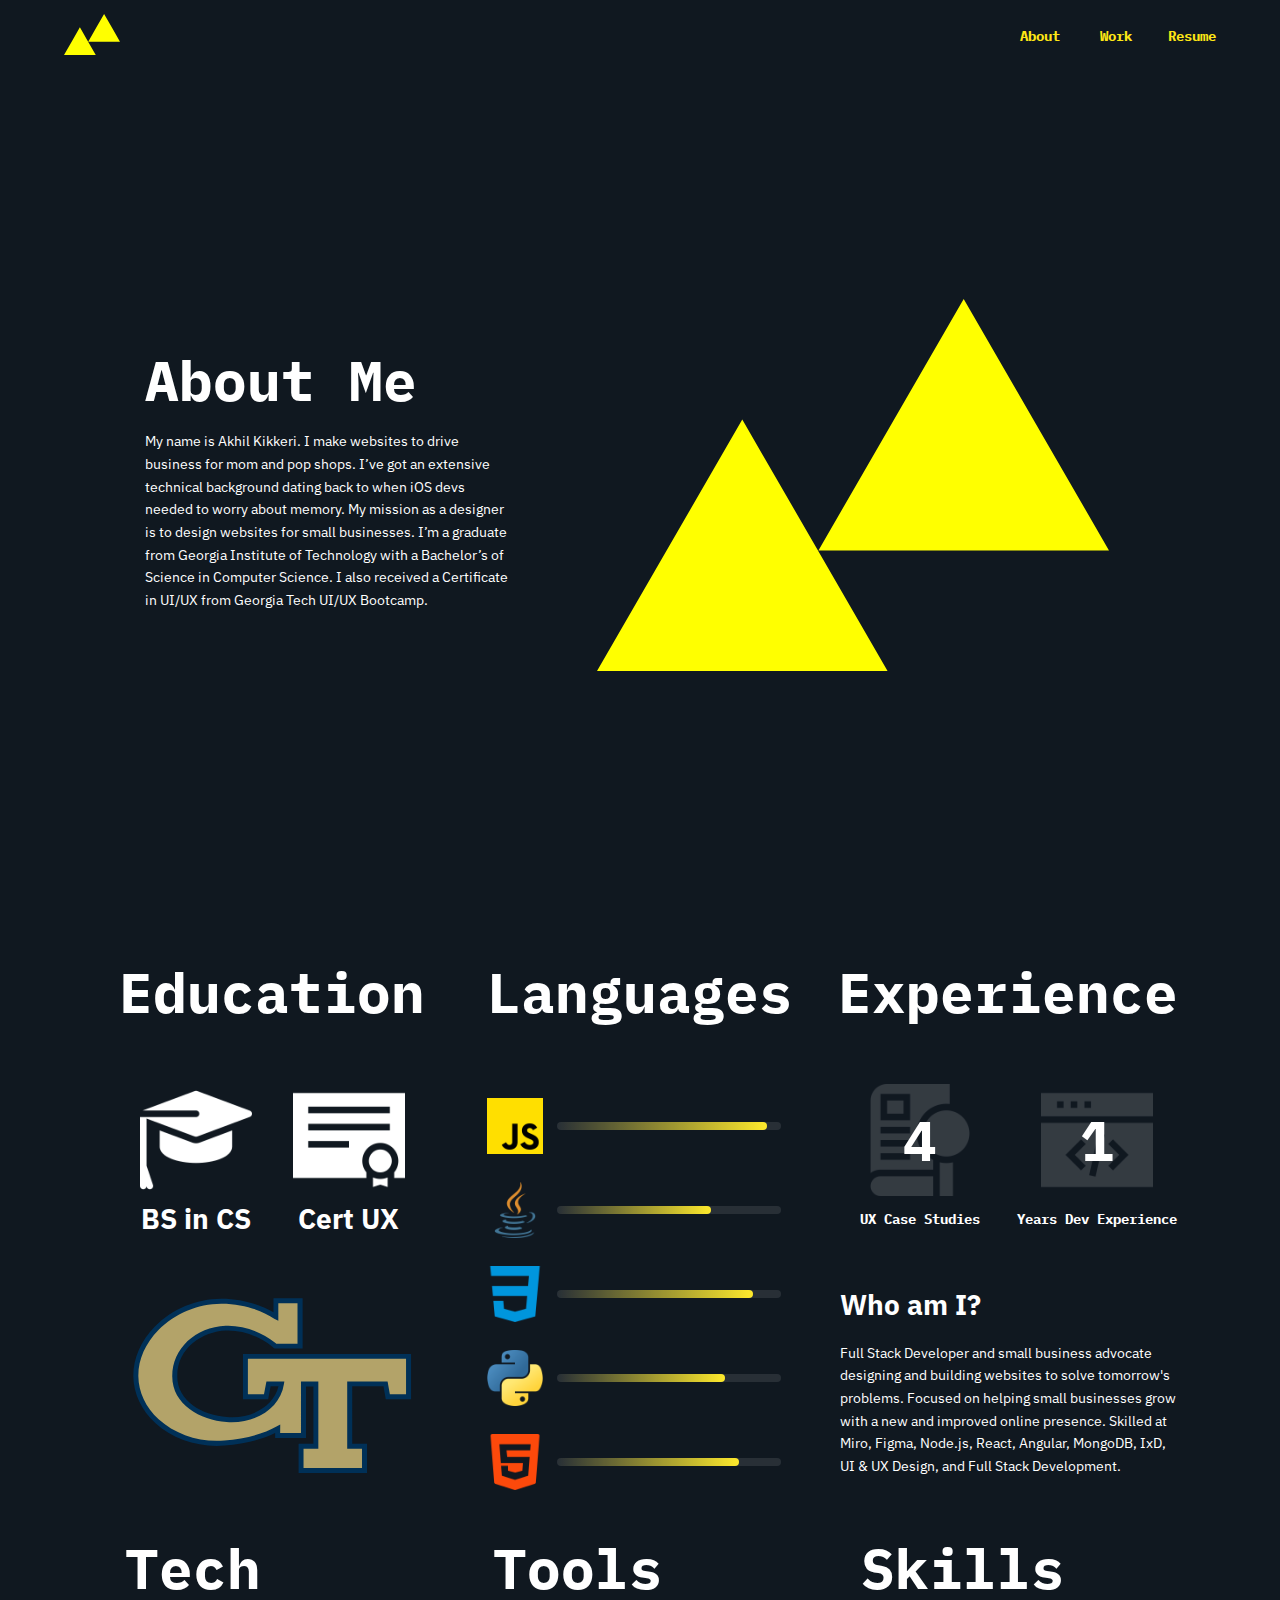
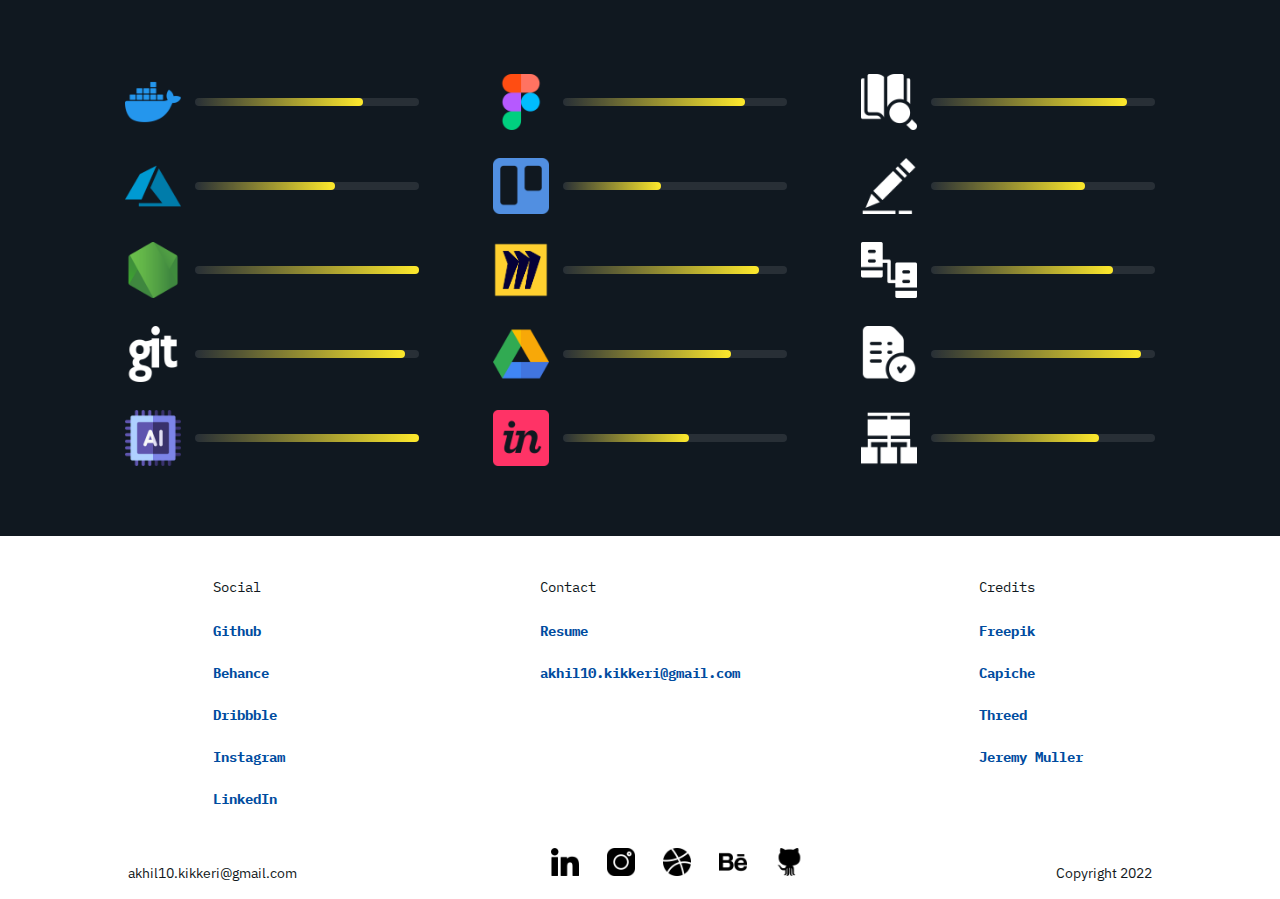
==== commit cab24eaf: "Fixed links" ====
--- a/about/index.html
+++ b/about/index.html
@@ -26,14 +26,14 @@
         <input class="hamburger-menu-input" type="checkbox" id="hamburger-menu" />
         <header>
             <nav class="hamburger-links">
-                <a class="hamburger-link" href="../about/index.html"><h2>About</h2></a>
-                <a class="hamburger-link" href="../work/index.html"><h2>Work</h2></a>
+                <a class="hamburger-link" href="../about/"><h2>About</h2></a>
+                <a class="hamburger-link" href="../work/"><h2>Work</h2></a>
                 <a class="hamburger-link" href="https://drive.google.com/file/d/1X8VlHQiuj7uBLl9pkx2OAaCrlqNHeOwG/view?usp=sharing"><h2>Resume</h2></a>
             </nav>
-            <a class="header-logo" href="../index.html"><img class="img-logo" src="../images/icons/logo.svg" alt="logo" /></a>
+            <a class="header-logo" href="../"><img class="img-logo" src="../images/icons/logo.svg" alt="logo" /></a>
             <div class="header-links">
-                <a class="header-link" href="../about/index.html"><h3>About</h3></a>
-                <a class="header-link" href="../work/index.html"><h3>Work</h3></a>
+                <a class="header-link" href="../about/"><h3>About</h3></a>
+                <a class="header-link" href="../work/"><h3>Work</h3></a>
                 <a class="header-link" href="https://drive.google.com/file/d/1X8VlHQiuj7uBLl9pkx2OAaCrlqNHeOwG/view?usp=sharing"><h3>Resume</h3></a>
             </div>
             <label class="hamburger-menu" for="hamburger-menu"></label>
--- a/css/index.css
+++ b/css/index.css
@@ -1,7 +1,9 @@
 :root {
     --color-primary: #101820;
+    --color-primary-transparent: #10182000;
     --color-secondary: #FFFFFF;
     --color-accent: #FEE715;
+    --color-accent-transparent: #FEE71500;
     --color-accent-2: #004ca0;
 }
 
--- a/css/header.css
+++ b/css/header.css
@@ -1,18 +1,13 @@
-
-:root {
-    --color-primary: #101820;
-    --color-secondary: #FFFFFF;
-    --color-accent: #FEE715;
-}
 
 header {
     width: 90vw;
     max-width: 100rem;
     height: 5rem;
-    display: flex;
-    flex-direction: row;
+    display: grid;
+    grid-template-columns: 1fr;
+    grid-template-rows: 1fr;
+    grid-template-areas: "header";
     align-items: center;
-    justify-content: space-between;
 }
 
 .header-back {
@@ -25,14 +20,22 @@
     position: absolute;
 }
 
+.header-logo {
+    grid-area: header;
+    justify-self: flex-start;
+}
+
 .img-logo {
     height: auto;
     width: 4rem;
 }
 
 .header-links {
+    grid-area: header;
+    justify-self: flex-end;
     display: grid;
     grid-column-gap: 2rem;
+    justify-items: center;
     grid-template-columns: 1fr 1fr 1fr;
 }
 
@@ -67,6 +70,8 @@
 }
 
 #day-night-toggle {
+    grid-area: header;
+    justify-self: center;
     display: none;
     align-self: center;
     height: 4rem;
@@ -77,12 +82,9 @@
     background-size: contain;
 }
 
-@keyframes mobileheader {
-    0% {
-        right: -100vw;
-    }
-    100% {
-        right: 4rem;
+@media only screen and (max-width: 1100px) {
+    .header-links {
+        grid-column-gap: 1rem;
     }
 }
 
@@ -91,6 +93,8 @@
         padding: 0 2rem;
     }
     .hamburger-menu {
+        grid-area: header;
+        justify-self: flex-end;
         display: block;
         background: var(--color-accent);
         height: 3rem;
@@ -123,7 +127,6 @@
         height: auto;
         width: calc(100vw - 8rem);
         background-color: var(--color-secondary);
-        animation: mobileheader 0.2s;
     }
     .hamburger-menu-input:checked + header .hamburger-links + .header-logo, .hamburger-menu-input:checked + header .hamburger-links + .header-logo + #day-night-toggle {
         opacity: 0;
--- a/css/about/hero.css
+++ b/css/about/hero.css
@@ -1,9 +1,3 @@
-:root {
-    --color-primary: #101820;
-    --color-secondary: #FFFFFF;
-    --color-accent: #FEE715;
-}
-
 .hero {
     display: grid;
     grid-template-columns: 2fr 3fr;
--- a/css/footer.css
+++ b/css/footer.css
@@ -1,10 +1,3 @@
-
-:root {
-    --color-primary: #101820;
-    --color-secondary: #FFFFFF;
-    --color-accent: #FEE715;
-    --color-accent-2: #004ca0;
-}
 
 footer {
     display: grid;
